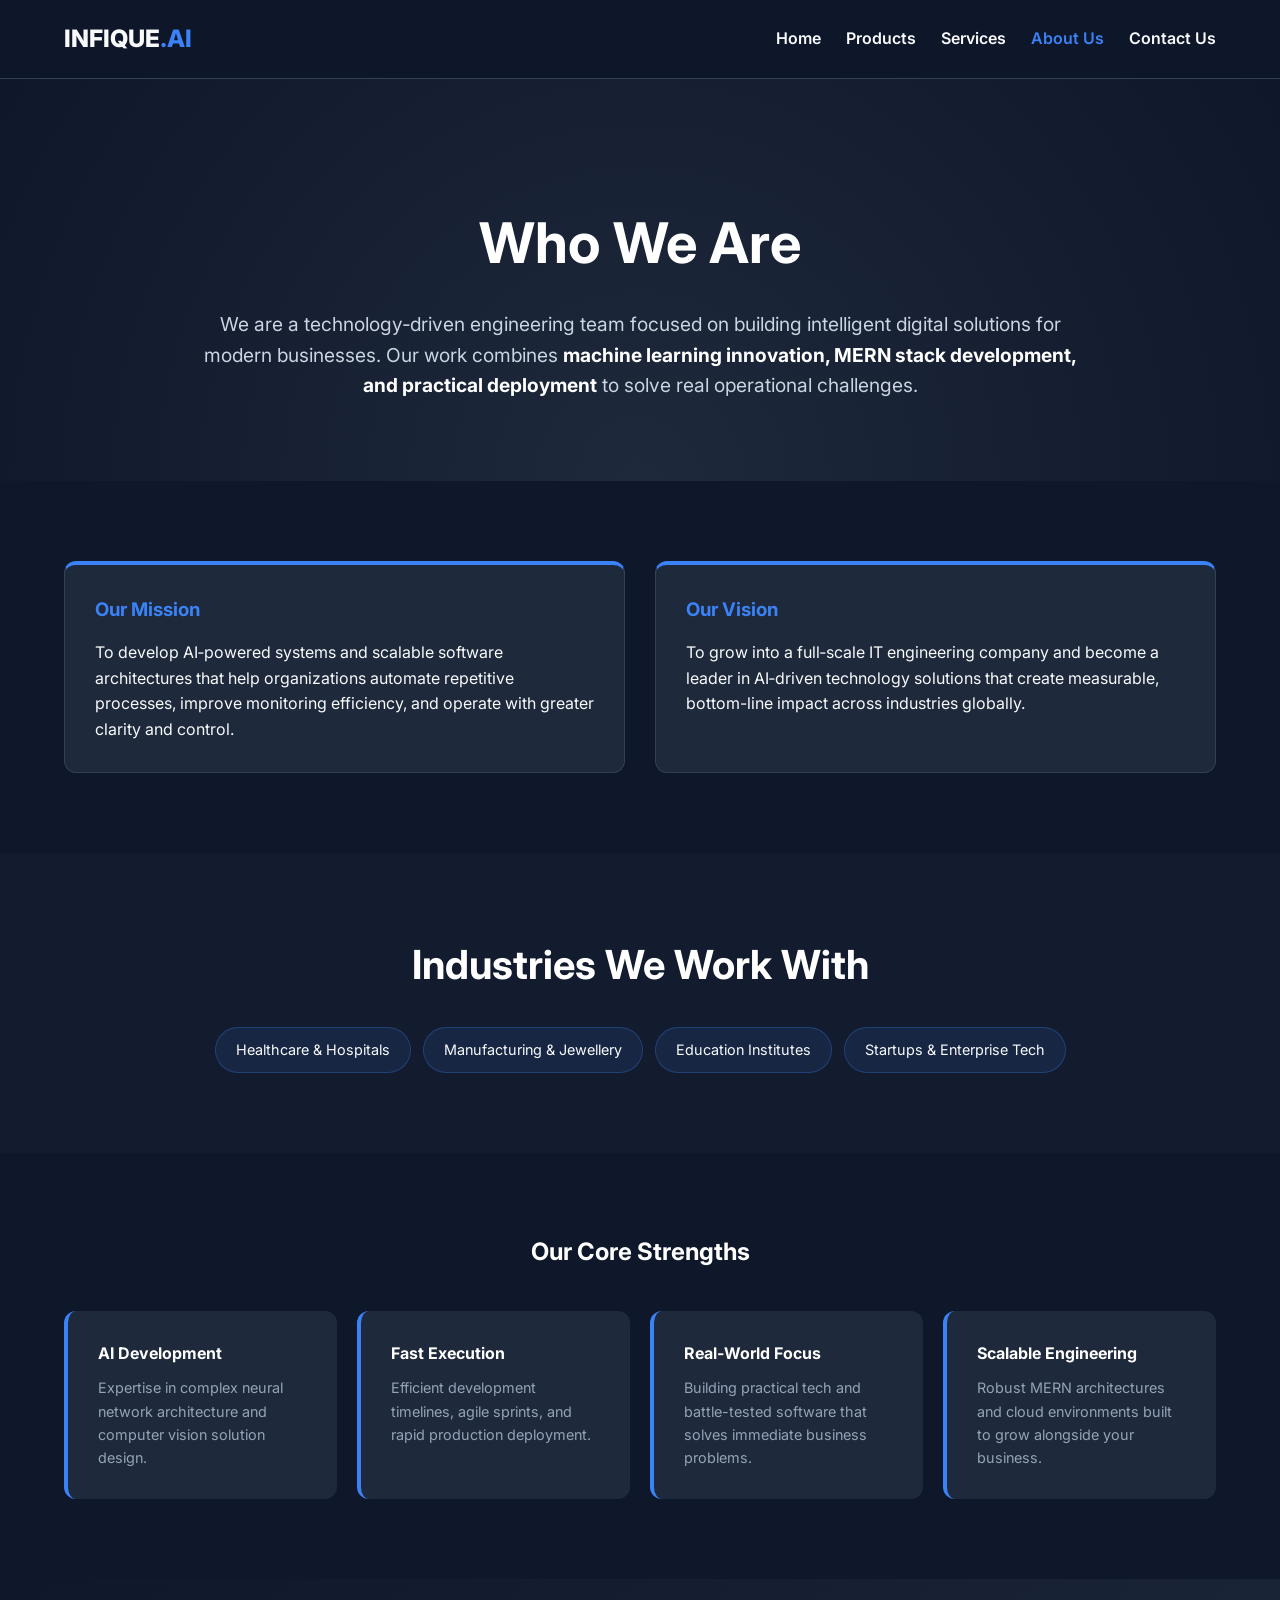
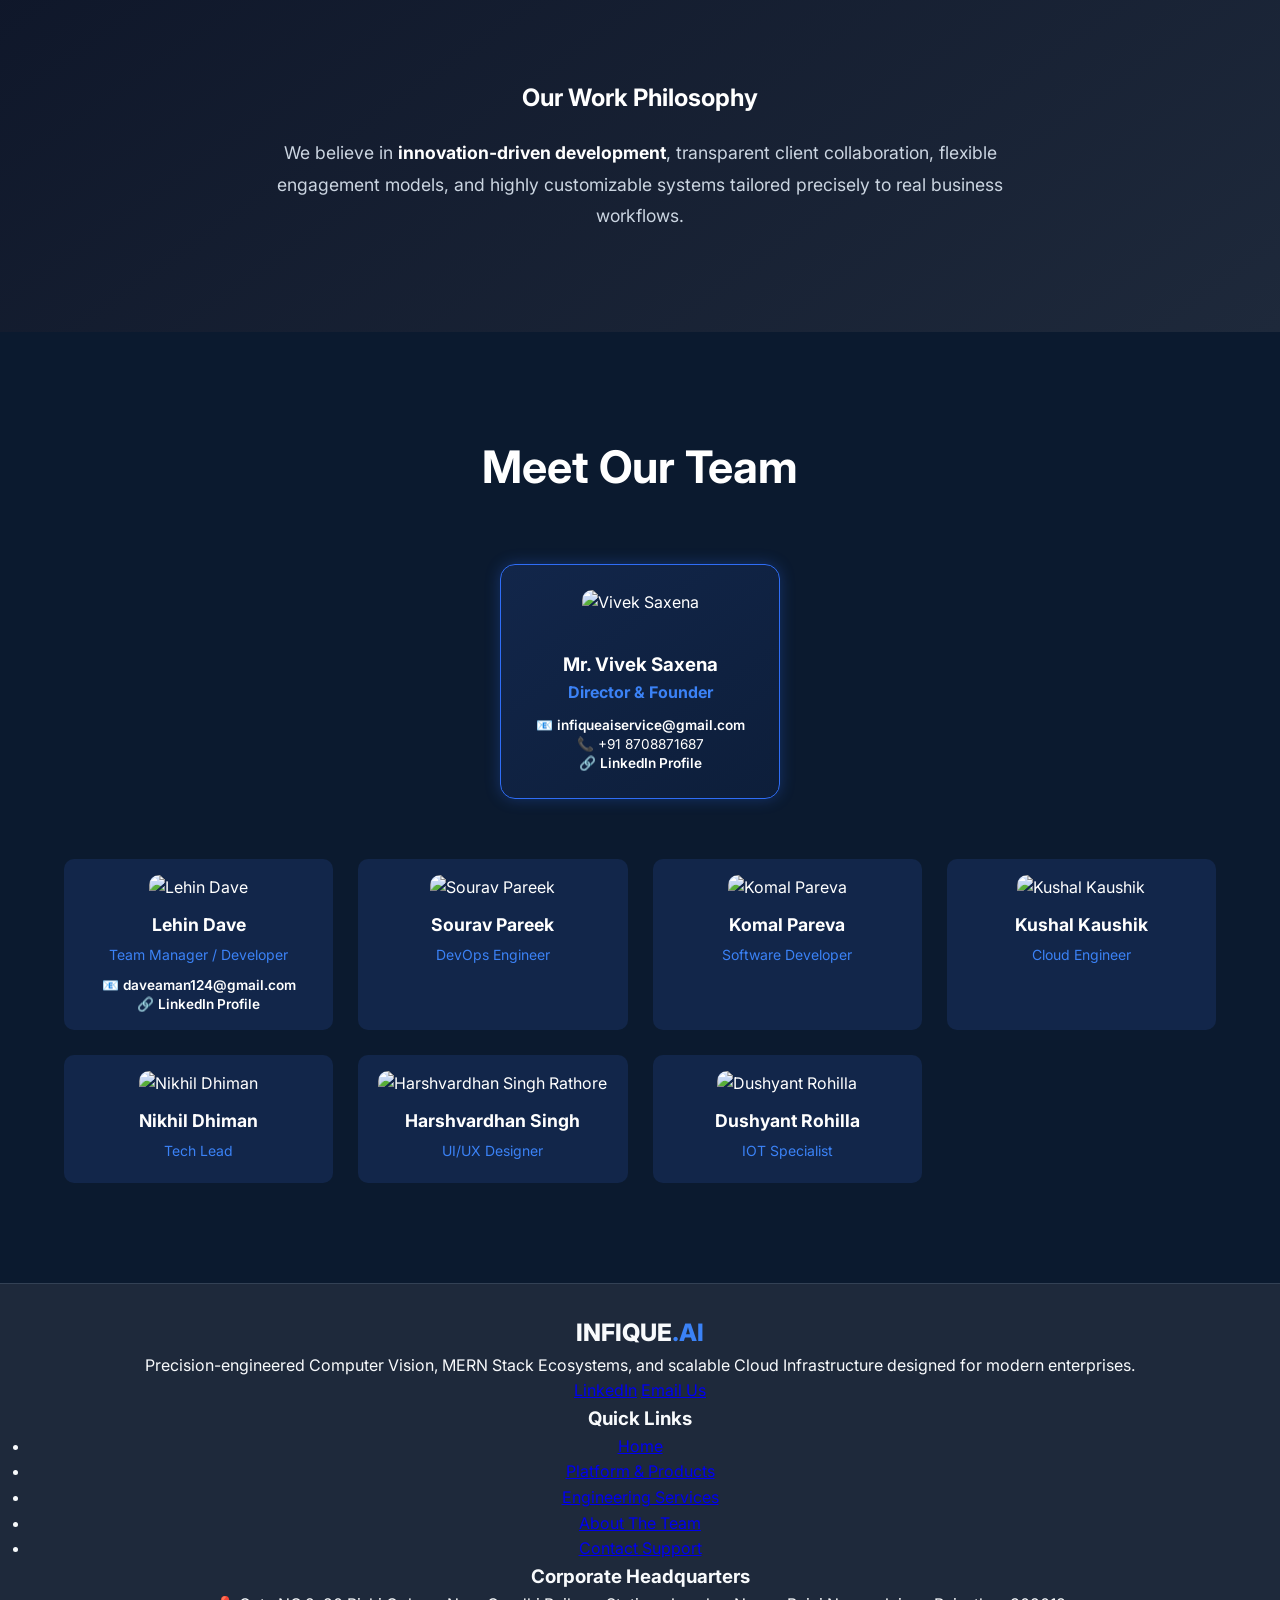
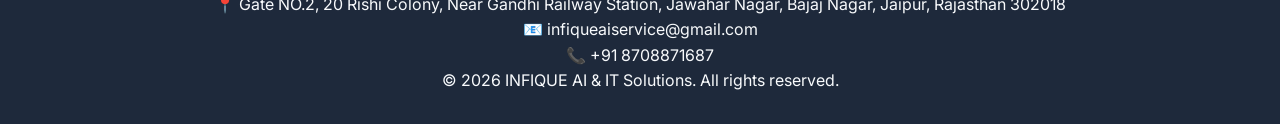
==== about.html @ 80ce9a05 "Add files via upload" ====
<!DOCTYPE html>
<html lang="en">
<head>
    <meta charset="UTF-8">
    <meta name="viewport" content="width=device-width, initial-scale=1.0">
    <title>About Us | INFIQUE AI Engineering Team</title>
    <meta name="description" content="Meet the technology-driven engineering team at INFIQUE AI. We specialize in AI innovation, fast execution, and practical software solutions.">
    <link rel="stylesheet" href="style.css">
    <style>
        .about-hero {
            text-align: center;
            padding: 120px 5% 80px;
            background: radial-gradient(circle at bottom, #1e293b 0%, #0f172a 100%);
        }
        .stats-grid {
            display: grid;
            grid-template-columns: repeat(auto-fit, minmax(220px, 1fr));
            gap: 20px;
            margin-top: 40px;
        }
        .stat-item {
            padding: 30px;
            background: var(--bg-card);
            border-radius: 12px;
            border-left: 4px solid var(--accent);
            transition: transform 0.3s ease;
        }
        .stat-item:hover { transform: translateY(-5px); }
        .industry-container {
            display: flex;
            flex-wrap: wrap;
            justify-content: center;
            gap: 12px;
            margin-top: 30px;
        }
        .industry-tag {
            padding: 10px 20px;
            background: rgba(59, 130, 246, 0.1);
            border: 1px solid rgba(59, 130, 246, 0.3);
            border-radius: 30px;
            font-size: 0.9rem;
            color: var(--text-main);
            transition: 0.3s;
        }
        .industry-tag:hover {
            background: var(--accent);
            border-color: var(--accent);
        }
        .team-contact-info {
            font-size: 0.85rem;
            color: var(--text-muted);
            margin-top: 10px;
            line-height: 1.4;
        }
        .social-link {
            color: white;
            text-decoration: none;
            font-weight: 600;
        }
        .social-link:hover {
            color: var(--accent);
            text-decoration: underline;
        }
    </style>
</head>
<body>
    <header>
        <nav>
            <a href="index.html" class="logo">INFIQUE<span>.AI</span></a>
            <ul class="nav-links">
                <li><a href="index.html">Home</a></li>
                <li><a href="products.html">Products</a></li>
                <li><a href="services.html">Services</a></li>
                <li><a href="about.html" class="active">About Us</a></li>
                <li><a href="contact.html">Contact Us</a></li>
            </ul>
        </nav>
    </header>

    <main>
        <section class="about-hero">
            <h1 style="font-size: 3.5rem; margin-bottom: 20px; color: white;">Who We Are</h1>
            <p style="font-size: 1.2rem; max-width: 900px; margin: 0 auto; color: #cbd5e1;">We are a technology‑driven engineering team focused on building intelligent digital solutions for modern businesses. Our work combines <span style="color: white; font-weight: bold;">machine learning innovation, MERN stack development, and practical deployment</span> to solve real operational challenges.</p>
        </section>

        <section style="padding: 80px 5%;">
            <div class="grid" style="max-width: 1200px; margin: 0 auto;">
                <div class="card" style="border-top: 4px solid var(--accent);">
                    <h3 style="color: var(--accent); margin-bottom: 15px;">Our Mission</h3>
                    <p>To develop AI‑powered systems and scalable software architectures that help organizations automate repetitive processes, improve monitoring efficiency, and operate with greater clarity and control.</p>
                </div>
                <div class="card" style="border-top: 4px solid var(--accent);">
                    <h3 style="color: var(--accent); margin-bottom: 15px;">Our Vision</h3>
                    <p>To grow into a full‑scale IT engineering company and become a leader in AI‑driven technology solutions that create measurable, bottom-line impact across industries globally.</p>
                </div>
            </div>
        </section>

        <section style="padding: 80px 5%; background: #131c2e; text-align: center;">
            <h2 style="font-size: 2.5rem; color: white;">Industries We Work With</h2>
            <div class="industry-container">
                <span class="industry-tag">Healthcare & Hospitals</span>
                <span class="industry-tag">Manufacturing & Jewellery</span>
                <span class="industry-tag">Education Institutes</span>
                <span class="industry-tag">Startups & Enterprise Tech</span>
            </div>
        </section>

        <section style="padding: 80px 5%;">
            <h2 style="text-align: center; margin-bottom: 40px; color: white;">Our Core Strengths</h2>
            <div class="stats-grid" style="max-width: 1200px; margin: 0 auto;">
                <div class="stat-item">
                    <h4 style="color: white;">AI Development</h4>
                    <p style="font-size: 0.9rem; color: var(--text-muted); margin-top: 10px;">Expertise in complex neural network architecture and computer vision solution design.</p>
                </div>
                <div class="stat-item">
                    <h4 style="color: white;">Fast Execution</h4>
                    <p style="font-size: 0.9rem; color: var(--text-muted); margin-top: 10px;">Efficient development timelines, agile sprints, and rapid production deployment.</p>
                </div>
                <div class="stat-item">
                    <h4 style="color: white;">Real-World Focus</h4>
                    <p style="font-size: 0.9rem; color: var(--text-muted); margin-top: 10px;">Building practical tech and battle-tested software that solves immediate business problems.</p>
                </div>
                <div class="stat-item">
                    <h4 style="color: white;">Scalable Engineering</h4>
                    <p style="font-size: 0.9rem; color: var(--text-muted); margin-top: 10px;">Robust MERN architectures and cloud environments built to grow alongside your business.</p>
                </div>
            </div>
        </section>

        <section style="padding: 100px 5%; text-align: center; background: linear-gradient(145deg, #0f172a, #1e293b);">
            <div style="max-width: 800px; margin: 0 auto;">
                <h2 style="margin-bottom: 20px; color: white;">Our Work Philosophy</h2>
                <p style="font-size: 1.1rem; line-height: 1.8; color: #cbd5e1;">We believe in <span style="color: white; font-weight: bold;">innovation‑driven development</span>, transparent client collaboration, flexible engagement models, and highly customizable systems tailored precisely to real business workflows.</p>
            </div>
        </section>

        <section class="team-section" style="padding: 100px 5%;">
            <h2 style="text-align: center; font-size: 2.8rem; margin-bottom: 60px; color: white;">Meet Our Team</h2>
        
            <div class="director-card">
                <img src="images/member1.jpeg" alt="Vivek Saxena">
                <h3 style="margin-top: 20px; color: white;">Mr. Vivek Saxena</h3>
                <p class="post" style="color: var(--accent); font-weight: bold;">Director & Founder</p>
                <div class="team-contact-info">
                    <p style="color: white;">📧 <a href="mailto:viveksaxenada@gmail.com" class="social-link">infiqueaiservice@gmail.com</a></p>
                    <p style="color: white;">📞 +91 8708871687</p>
                    <p style="color: white;">🔗 <a href="https://www.linkedin.com/in/vivek-saxena-ds?utm_source=share&utm_campaign=share_via&utm_content=profile&utm_medium=android_app" target="_blank" class="social-link">LinkedIn Profile</a></p>
                </div>
            </div>
        
            <div class="team-grid" style="margin-top: 60px;">
                <div class="team-card">
                    <img src="images/member2.jpeg" alt="Lehin Dave">
                    <h3 style="color: white;">Lehin Dave</h3>
                    <p class="post" style="color: var(--accent);">Team Manager / Developer</p>
                    <div class="team-contact-info">
                        <p style="color: white;">📧 <a href="mailto:daveaman124@gmail.com" class="social-link">daveaman124@gmail.com</a></p>
                        <p style="color: white;">🔗 <a href="https://www.linkedin.com/in/lehin-dave-39b4ab298?utm_source=share&utm_campaign=share_via&utm_content=profile&utm_medium=android_app" target="_blank" class="social-link">LinkedIn Profile</a></p>
                    </div>
                </div>
        
                <div class="team-card">
                    <img src="images/member3.jpeg" alt="Sourav Pareek">
                    <h3 style="color: white;">Sourav Pareek</h3>
                    <p class="post" style="color: var(--accent);">DevOps Engineer</p>
                </div>
        
                <div class="team-card">
                    <img src="images/member4.jpeg" alt="Komal Pareva">
                    <h3 style="color: white;">Komal Pareva</h3>
                    <p class="post" style="color: var(--accent);">Software Developer</p>
                </div>
        
                <div class="team-card">
                    <img src="images/member5.png" alt="Kushal Kaushik">
                    <h3 style="color: white;">Kushal Kaushik</h3>
                    <p class="post" style="color: var(--accent);">Cloud Engineer</p>
                </div>
        
                <div class="team-card">
                    <img src="images/member6.jpeg" alt="Nikhil Dhiman">
                    <h3 style="color: white;">Nikhil Dhiman</h3>
                    <p class="post" style="color: var(--accent);">Tech Lead</p>
                </div>
        
                <div class="team-card">
                    <img src="images/member7.jpeg" alt="Harshvardhan Singh Rathore">
                    <h3 style="color: white;">Harshvardhan Singh</h3>
                    <p class="post" style="color: var(--accent);">UI/UX Designer</p>
                </div>
                <div class="team-card">
                    <img src="images/member8.jpeg" alt="Dushyant Rohilla">
                    <h3 style="color: white;">Dushyant Rohilla</h3>
                    <p class="post" style="color: var(--accent);">IOT Specialist</p>
                </div>
            </div>
        </section>
    </main>

    <footer class="site-footer">
    <div class="footer-container">
        <div class="footer-about">
            <a href="index.html" class="logo">INFIQUE<span>.AI</span></a>
            <p>Precision-engineered Computer Vision, MERN Stack Ecosystems, and scalable Cloud Infrastructure designed for modern enterprises.</p>
            <div class="footer-socials">
                <a href="https://www.linkedin.com/in/vivek-saxena-ds" target="_blank">LinkedIn</a>
                <a href="mailto:infiqueaiservice@gmail.com">Email Us</a>
            </div>
        </div>

        <div class="footer-links">
            <h3>Quick Links</h3>
            <ul>
                <li><a href="index.html">Home</a></li>
                <li><a href="products.html">Platform & Products</a></li>
                <li><a href="services.html">Engineering Services</a></li>
                <li><a href="about.html">About The Team</a></li>
                <li><a href="contact.html">Contact Support</a></li>
            </ul>
        </div>

        <div class="footer-contact">
            <h3>Corporate Headquarters</h3>
            <p><span>📍</span> Gate NO.2, 20 Rishi Colony, Near Gandhi Railway Station, Jawahar Nagar, Bajaj Nagar, Jaipur, Rajasthan 302018</p>
            <p><span>📧</span> infiqueaiservice@gmail.com</p>
            <p><span>📞</span> +91 8708871687</p>
        </div>
    </div>

    <div class="footer-bottom">
        <p>&copy; 2026 INFIQUE AI & IT Solutions. All rights reserved.</p>
    </div>
</footer>
</body>
</html>
---- style.css ----
/* --- 1. GLOBAL SETTINGS --- */
@import url('https://fonts.googleapis.com/css2?family=Inter:wght@300;400;600;800&display=swap');

:root {
    --bg-dark: #0f172a;      
    --bg-card: #1e293b;      
    --accent: #3b82f6;       
    --accent-hover: #2563eb;
    --text-main: #f8fafc;
    --text-muted: #94a3b8;
}

* { margin: 0; padding: 0; box-sizing: border-box; }

body {
    font-family: 'Inter', sans-serif;
    background-color: var(--bg-dark);
    color: var(--text-main);
    line-height: 1.6;
    display: flex;
    flex-direction: column;
    min-height: 100vh;
}

header {
    background-color: rgba(15, 23, 42, 0.95);
    border-bottom: 1px solid #334155;
    padding: 20px 5%;
    position: sticky;
    top: 0;
    z-index: 100;
}
nav { display: flex; justify-content: space-between; align-items: center; max-width: 1200px; margin: 0 auto; }
.logo { font-size: 1.5rem; font-weight: 800; color: var(--text-main); text-decoration: none; }
.logo span { color: var(--accent); }
.nav-links { list-style: none; display: flex; gap: 25px; }
.nav-links a { color: var(--text-main); text-decoration: none; font-weight: 600; transition: 0.3s; }
.nav-links a:hover, .nav-links a.active { color: var(--accent); }

/* --- 2. HOME PAGE ONLY (Engineering Cards) --- */
.home-engineering-grid {
    display: grid;
    grid-template-columns: repeat(auto-fit, minmax(300px, 1fr));
    gap: 30px;
    max-width: 1200px;
    margin: 0 auto;
}

.home-image-card {
    position: relative;
    border-radius: 12px;
    overflow: hidden; 
    aspect-ratio: 4/3; 
    border: 1px solid #334155;
    background-color: var(--bg-card);
}

.home-image-card img {
    width: 100%;
    height: 100%;
    object-fit: cover; 
    display: block;
    transition: transform 0.8s cubic-bezier(0.2, 1, 0.3, 1);
}

.home-image-card:hover img { transform: scale(1.05); }

.home-card-overlay {
    position: absolute;
    inset: 0;
    background: linear-gradient(to top, rgba(15, 23, 42, 0.9) 0%, rgba(15, 23, 42, 0.2) 60%, transparent 100%);
    display: flex;
    flex-direction: column;
    justify-content: flex-end;
    padding: 20px;
}

.home-card-overlay h3 { color: #ffffff !important; margin-bottom: 5px; font-size: 1.3rem; }
.home-card-overlay p {
    color: #ffffff !important;
    font-size: 0.9rem;
    margin: 0;
    opacity: 0;
    transform: translateY(10px);
    transition: opacity 0.4s, transform 0.4s;
}

.home-image-card:hover .home-card-overlay p { opacity: 1; transform: translateY(0); }

/* --- 3. RESTORED ORIGINAL ABOUT/CONTACT STYLES --- */
.team-section { padding: 60px 40px; background: #0b1a2f; color: white; text-align: center; }
.team-grid { display: grid; grid-template-columns: repeat(auto-fit, minmax(220px, 1fr)); gap: 25px; }

.team-card {
    background: #12264a;
    padding: 15px;
    border-radius: 10px;
    transition: 0.3s;
    border: 1px solid transparent;
    text-align: center;
}

.team-card:hover {
    transform: translateY(-8px); 
    border-color: #2f6df6;
    box-shadow: 0 0 12px rgba(47,109,246,0.4);
}

.team-card img { width: 100%; height: 250px; object-fit: cover; border-radius: 10px; margin-bottom: 10px; }
.team-card h3 { font-size: 1.1rem; margin-bottom: 5px; }
.team-card .post { color: #4da3ff; font-size: 14px; margin-bottom: 5px; }

.director-card {
    background: linear-gradient(145deg, #12264a, #0d1e3a);
    border: 1px solid #2f6df6;
    padding: 25px;
    border-radius: 15px;
    width: 280px;
    margin: 0 auto 50px;
    box-shadow: 0 0 15px rgba(47,109,246,0.3);
}
.director-card img { width: 100%; border-radius: 10px; margin-bottom: 15px; }

/* Contact Forms & Generic Cards */
.card { background-color: var(--bg-card); padding: 30px; border-radius: 12px; border: 1px solid #334155; }
.grid { display: grid; grid-template-columns: repeat(auto-fit, minmax(300px, 1fr)); gap: 30px; margin-top: 40px; }

form input, form textarea {
    width: 100%; padding: 12px; margin-bottom: 20px;
    background-color: #1e293b; border: 1px solid #334155;
    border-radius: 6px; color: white;
}

/* Common Components */
.industry-tag { padding: 10px 25px; border: 1px solid #334155; border-radius: 5px; color: var(--text-muted); }
.btn { display: inline-block; padding: 12px 28px; background-color: var(--accent); color: white; text-decoration: none; border-radius: 6px; font-weight: 600; transition: 0.3s; border: none; cursor: pointer; }
footer { text-align: center; padding: 30px; background-color: var(--bg-card); border-top: 1px solid #334155; margin-top: auto; }

/* --- PRODUCT PAGE SPECIFIC STYLES --- */
.product-feature-grid {
    display: grid;
    grid-template-columns: repeat(auto-fit, minmax(320px, 1fr));
    gap: 30px;
    max-width: 1200px;
    margin: 0 auto;
}

.product-feature-card {
    position: relative;
    height: 350px;
    border-radius: 12px;
    overflow: hidden;
    background-color: var(--bg-card);
    border: 1px solid #334155;
    cursor: pointer;
}

.product-feature-card img {
    width: 100%;
    height: 100%;
    object-fit: cover;
    transition: transform 0.6s cubic-bezier(0.33, 1, 0.68, 1);
}

.product-feature-card:hover img {
    transform: scale(1.1);
}

.product-feature-overlay {
    position: absolute;
    inset: 0;
    background: linear-gradient(to top, rgba(15, 23, 42, 0.95) 10%, rgba(15, 23, 42, 0.2) 60%, transparent 100%);
    display: flex;
    flex-direction: column;
    justify-content: flex-end;
    padding: 25px;
    z-index: 2;
}

.product-feature-overlay h3 {
    color: #ffffff !important;
    font-size: 1.4rem;
    margin-bottom: 8px;
    font-weight: 600;
}

.product-feature-overlay p {
    color: #cbd5e1 !important;
    font-size: 0.95rem;
    margin: 0;
    opacity: 0;
    transform: translateY(20px);
    transition: all 0.4s ease;
}

.product-feature-card:hover .product-feature-overlay p {
    opacity: 1;
    transform: translateY(0);
}

/* --- SERVICES PAGE SPECIFIC STYLES --- */
.service-feature-grid {
    display: grid;
    grid-template-columns: repeat(auto-fit, minmax(320px, 1fr));
    gap: 30px;
    max-width: 1200px;
    margin: 0 auto;
}

.service-feature-card {
    position: relative;
    height: 300px; 
    border-radius: 15px;
    overflow: hidden;
    background-color: var(--bg-card);
    border: 1px solid #334155;
}

.service-feature-card img {
    width: 100%;
    height: 100%;
    /* FIX: Changed cover to contain to prevent zooming/cropping */
    object-fit: contain; 
    /* Padding prevents the image from touching the edges */
    padding: 20px;
    background-color: #0f172a; 
    transition: transform 0.8s cubic-bezier(0.2, 1, 0.3, 1);
}

.service-feature-card:hover img {
    /* Subtle zoom on hover */
    transform: scale(1.05);
}

.service-feature-overlay {
    position: absolute;
    inset: 0;
    /* Adjusted gradient to ensure icons are fully visible */
    background: linear-gradient(to top, rgba(15, 23, 42, 0.98) 15%, rgba(15, 23, 42, 0.2) 60%, transparent 100%);
    display: flex;
    flex-direction: column;
    justify-content: flex-end;
    padding: 30px;
    z-index: 2;
}

.service-feature-overlay h3 {
    color: #ffffff !important;
    font-size: 1.5rem;
    margin-bottom: 15px;
}

.service-hover-content {
    opacity: 0;
    transform: translateY(20px);
    transition: all 0.5s ease;
}

.service-hover-content p {
    color: var(--accent) !important;
    font-weight: 600;
    font-size: 0.95rem;
    margin-bottom: 12px;
}

.service-hover-content ul {
    list-style: none;
    padding: 0;
}

.service-hover-content ul li {
    color: #cbd5e1 !important;
    font-size: 0.85rem;
    margin-bottom: 6px;
    display: flex;
    align-items: center;
}

.service-hover-content ul li::before {
    content: "→";
    color: var(--accent);
    margin-right: 8px;
    font-weight: bold;
}

.service-feature-card:hover .service-hover-content {
    opacity: 1;
    transform: translateY(0);
}
/* --- NEW ANIMATED BACKGROUND STYLES --- */

/* 1. Define the panning animation sequence */
@keyframes panBackground {
    0% {
        /* Start at the very top-left corner */
        background-position: 0% 0%;
    }
    50% {
        /* Move to the very bottom-right corner */
        background-position: 100% 100%;
    }
    100% {
        /* Smoothly slide back to the start */
        background-position: 0% 0%;
    }
}

/* 2. Style the top section to handle the animation */
.animated-hero-section {
    /* (You'll add this class to your HTML section tag) */

    position: relative; /* Required for the overlay to work */
    overflow: hidden; /* Important: keeps the 'oversized' image contained */

    /* Ensure minimum height so the section doesn't collapse */
    min-height: 80vh; 
    display: flex; /* Helps center content */
    align-items: center; /* Helps center content */
}

/* 3. Style the pseudo-element that actually holds and moves the image */
.animated-hero-section::before {
    content: "";
    position: absolute;
    top: 0;
    left: 0;
    width: 100%;
    height: 100%;
    z-index: -2; /* Place it furthest back */

    /* --- THE CORE IMAGE SETTINGS --- */
    background-image: url('images/back.jpg'); /* <<< UPDATE IMAGE PATH HERE */
    
    /* Make the image large enough to have 'room' to pan without looping */
    background-size: 150%; 
    background-repeat: no-repeat;
    
    /* Center it initially */
    background-position: center;

    /* --- THE ANIMATION LOOP --- */
    /* Calls 'panBackground' definition from above.
       '40s' = 40 seconds per loop. Slower = subtler.
       'linear' = constant speed.
       'infinite' = never stops. */
    animation: panBackground 40s linear infinite;

    /* (Optional) A very soft background color to prevent jarring pop-in */
    background-color: #0c121e; 
}

/* 4. Style the gradient overlay to ensure content is always readable */
.animated-hero-section::after {
    content: "";
    position: absolute;
    inset: 0;
    z-index: -1; /* Place it between the image and the text */

    /* Add a subtle dark gradient to ensure white text pops */
    background: linear-gradient(
        to bottom,
        rgba(15, 23, 42, 0.4) 0%,   /* Slightly dark at top */
        rgba(15, 23, 42, 0.8) 100% /* Much darker at bottom */
    );
}

/* 5. Ensure the text inside is forced above the background */
.animated-hero-section > * {
    position: relative;
    z-index: 10;
}
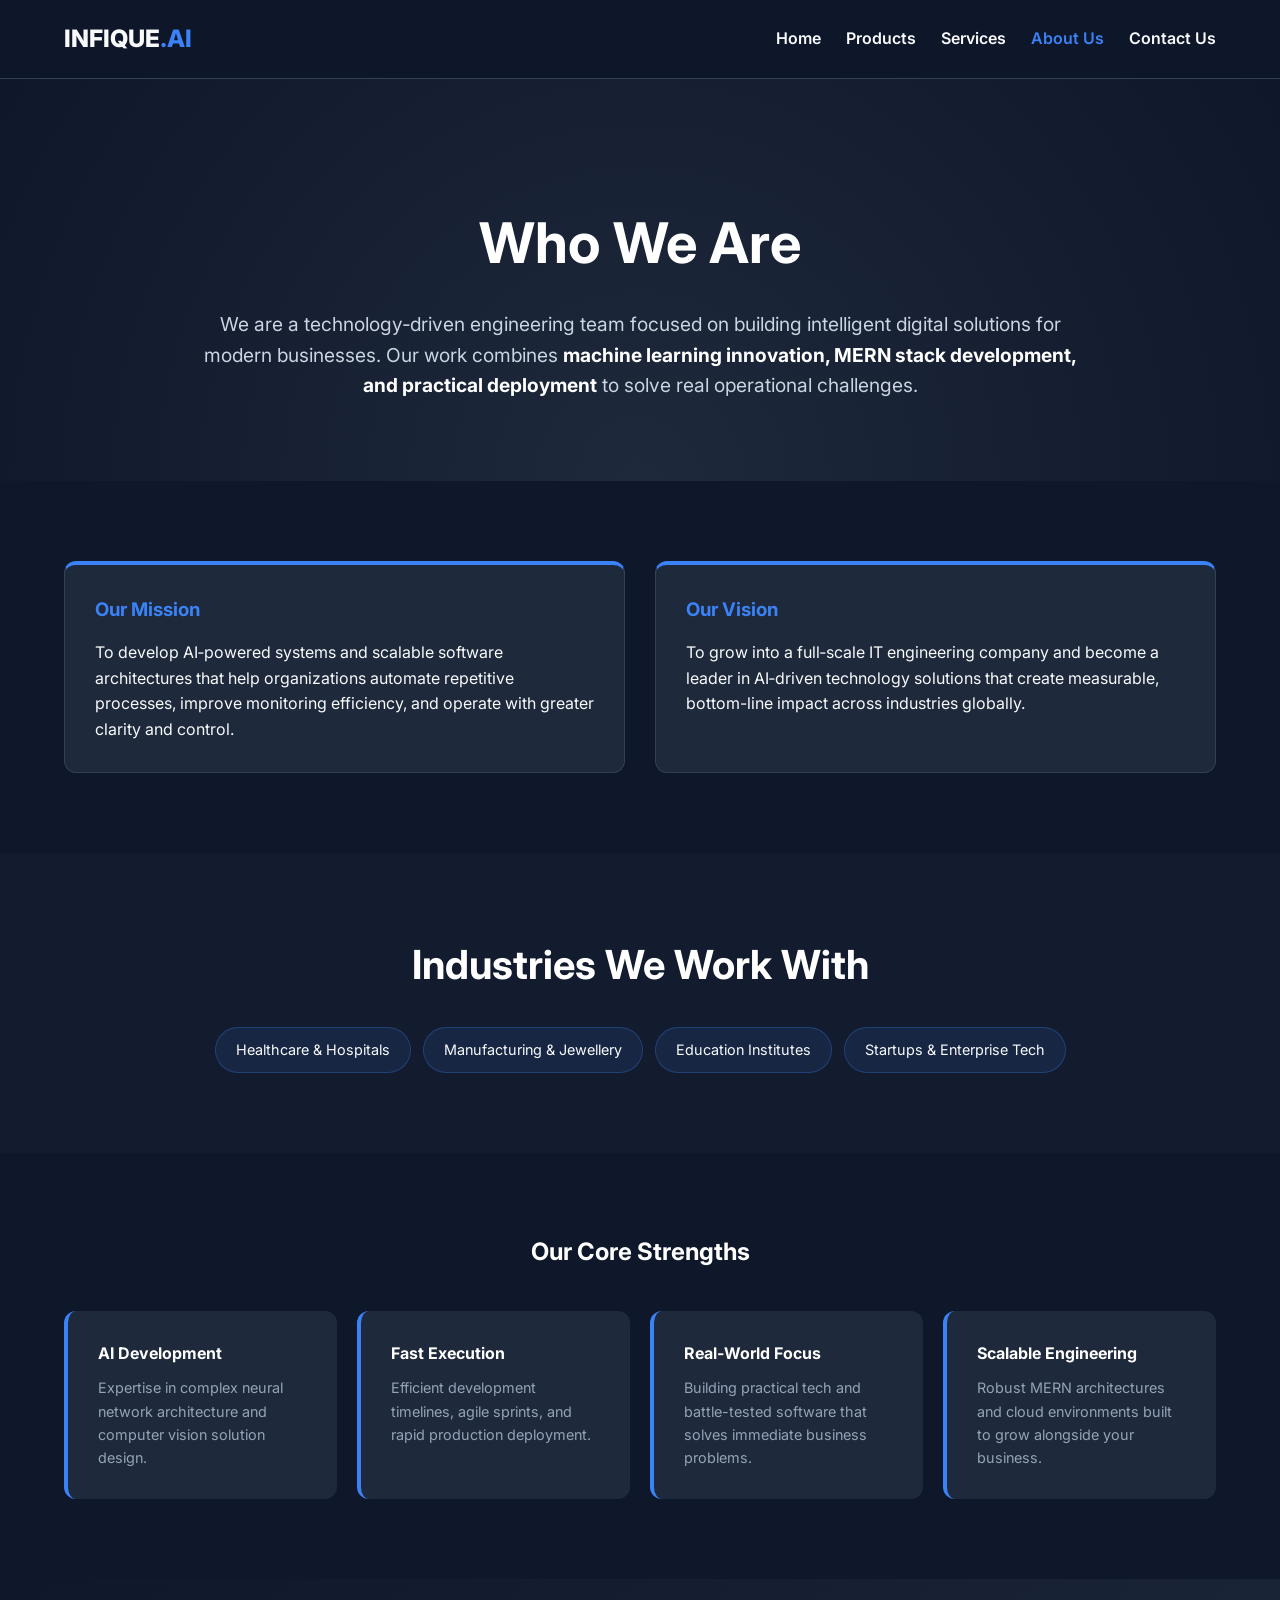
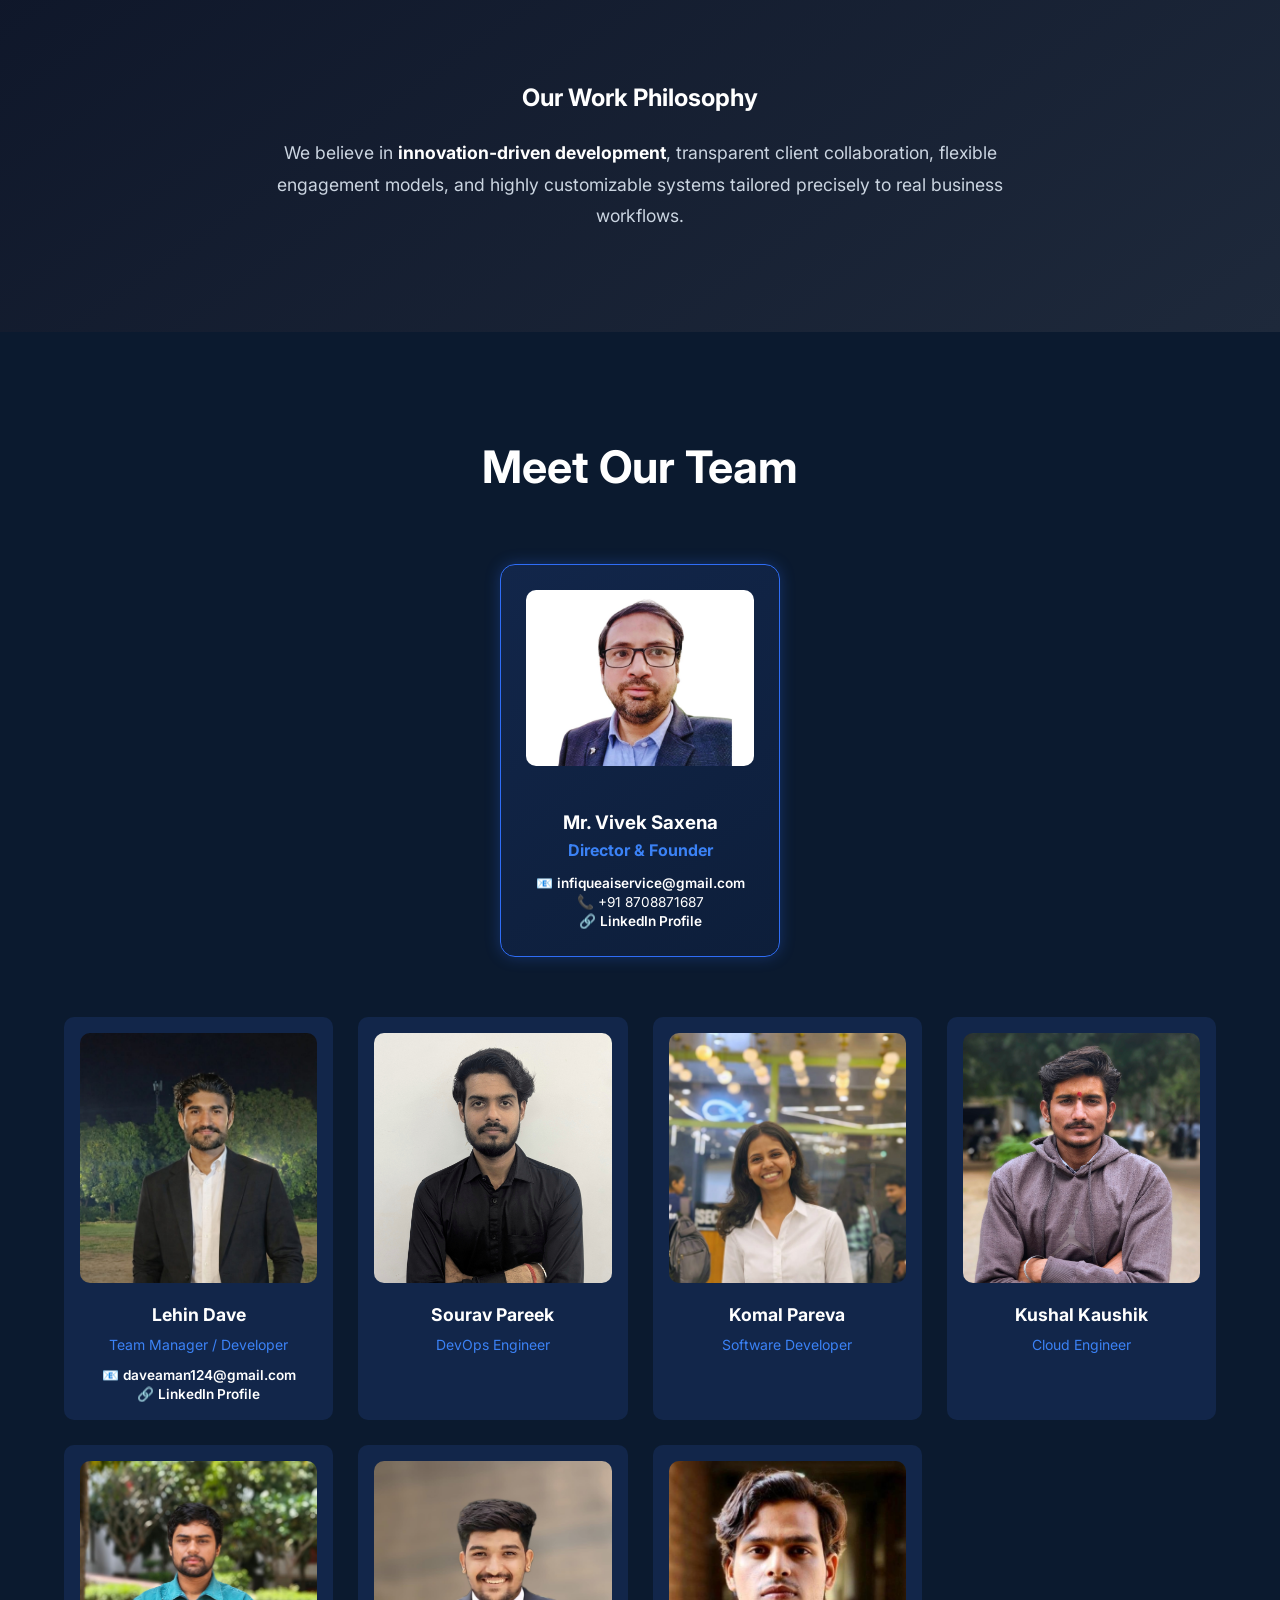
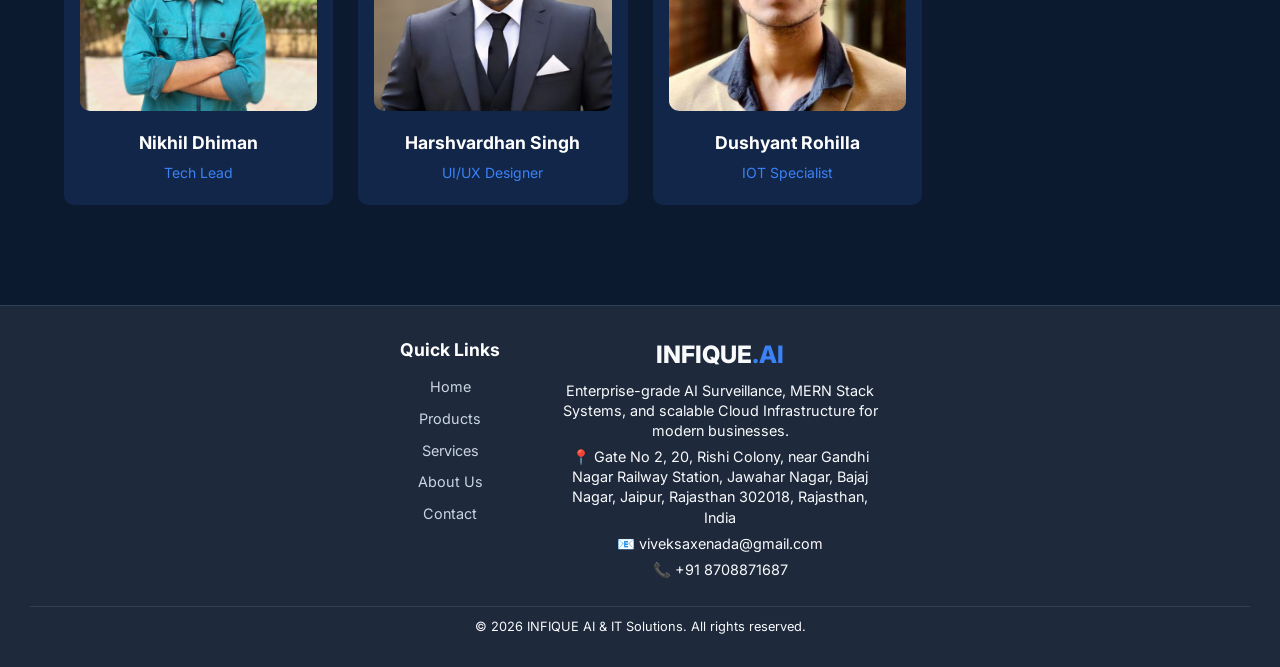
==== commit 361fccc5: "Add files via upload" ====
--- a/about.html
+++ b/about.html
@@ -198,39 +198,44 @@
         </section>
     </main>
 
-    <footer class="site-footer">
-    <div class="footer-container">
-        <div class="footer-about">
-            <a href="index.html" class="logo">INFIQUE<span>.AI</span></a>
-            <p>Precision-engineered Computer Vision, MERN Stack Ecosystems, and scalable Cloud Infrastructure designed for modern enterprises.</p>
-            <div class="footer-socials">
-                <a href="https://www.linkedin.com/in/vivek-saxena-ds" target="_blank">LinkedIn</a>
-                <a href="mailto:infiqueaiservice@gmail.com">Email Us</a>
-            </div>
-        </div>
-
-        <div class="footer-links">
-            <h3>Quick Links</h3>
-            <ul>
-                <li><a href="index.html">Home</a></li>
-                <li><a href="products.html">Platform & Products</a></li>
-                <li><a href="services.html">Engineering Services</a></li>
-                <li><a href="about.html">About The Team</a></li>
-                <li><a href="contact.html">Contact Support</a></li>
-            </ul>
-        </div>
-
-        <div class="footer-contact">
-            <h3>Corporate Headquarters</h3>
-            <p><span>📍</span> Gate NO.2, 20 Rishi Colony, Near Gandhi Railway Station, Jawahar Nagar, Bajaj Nagar, Jaipur, Rajasthan 302018</p>
-            <p><span>📧</span> infiqueaiservice@gmail.com</p>
-            <p><span>📞</span> +91 8708871687</p>
-        </div>
+    <!-- FOOTER -->
+<footer class="site-footer">
+
+  <div class="footer-container">
+
+    <!-- LEFT SIDE -->
+    <div class="footer-left">
+      <h3>Quick Links</h3>
+      <ul>
+        <li><a href="index.html">Home</a></li>
+        <li><a href="products.html">Products</a></li>
+        <li><a href="services.html">Services</a></li>
+        <li><a href="about.html">About Us</a></li>
+        <li><a href="contact.html">Contact</a></li>
+      </ul>
     </div>
 
-    <div class="footer-bottom">
-        <p>&copy; 2026 INFIQUE AI & IT Solutions. All rights reserved.</p>
+    <!-- RIGHT SIDE -->
+    <div class="footer-right">
+      <a href="index.html" class="logo">INFIQUE<span>.AI</span></a>
+
+      <p>
+        Enterprise-grade AI Surveillance, MERN Stack Systems, 
+        and scalable Cloud Infrastructure for modern businesses.
+      </p>
+
+      <p>📍 Gate No 2, 20, Rishi Colony, near Gandhi Nagar Railway Station, Jawahar Nagar, Bajaj Nagar, Jaipur, Rajasthan 302018, Rajasthan, India</p>
+      <p>📧 viveksaxenada@gmail.com</p>
+      <p>📞 +91 8708871687</p>
     </div>
+
+  </div>
+
+  <div class="footer-bottom">
+    <p>© 2026 INFIQUE AI & IT Solutions. All rights reserved.</p>
+  </div>
+
 </footer>
+
 </body>
 </html>
--- a/style.css
+++ b/style.css
@@ -368,4 +368,170 @@
 .animated-hero-section > * {
     position: relative;
     z-index: 10;
+}
+/* ================= RESPONSIVE FIX ================= */
+
+/* HERO TEXT */
+.hero-title {
+  font-size: 4rem;
+  margin-bottom: 25px;
+  text-align: center;
+  font-weight: 800;
+}
+
+.hero-subtext {
+  max-width: 900px;
+  margin: 0 auto 40px;
+  font-size: 1.3rem;
+  text-align: center;
+  color: #cbd5e1;
+}
+
+/* BUTTONS */
+.hero-buttons {
+  display: flex;
+  justify-content: center;
+  gap: 20px;
+  flex-wrap: wrap;
+}
+
+.secondary-btn {
+  background: transparent;
+  border: 1px solid var(--accent);
+}
+
+/* GLOBAL IMAGE FIX */
+img {
+  max-width: 100%;
+  height: auto;
+}
+
+/* ================= MOBILE ================= */
+@media (max-width: 768px) {
+
+  /* HERO */
+  .hero-title {
+    font-size: 2.2rem;
+  }
+
+  .hero-subtext {
+    font-size: 1rem;
+    padding: 0 10px;
+  }
+
+  /* BUTTON STACK */
+  .hero-buttons {
+    flex-direction: column;
+    align-items: center;
+  }
+
+  .btn {
+    width: 90%;
+    text-align: center;
+  }
+
+  /* NAVBAR */
+  nav {
+    flex-direction: column;
+    gap: 10px;
+  }
+
+  .nav-links {
+    flex-direction: column;
+    gap: 10px;
+    align-items: center;
+  }
+
+  /* SECTION SPACING */
+  section {
+    padding: 50px 5% !important;
+  }
+
+  /* GRID FIX */
+  .product-feature-grid {
+    grid-template-columns: 1fr !important;
+  }
+
+  /* TEXT SIZE FIX */
+  h2 {
+    font-size: 1.8rem !important;
+    text-align: center;
+  }
+
+  p {
+    font-size: 0.95rem !important;
+  }
+}
+//* ===== FINAL PROFESSIONAL FOOTER ===== */
+
+.site-footer {
+  background: #0f172a;
+  color: #cbd5e1;
+  padding: 35px 5% 15px;
+}
+
+/* CENTERED + BALANCED */
+.footer-container {
+  max-width: 800px; /* keeps both sections near center */
+  margin: auto;
+  display: flex;
+  justify-content: center;
+  align-items: flex-start;
+  gap: 60px; /* perfect spacing between left & right */
+}
+
+/* LEFT SIDE */
+.footer-left h3 {
+  margin-bottom: 10px;
+  color: white;
+  font-size: 1.1rem;
+}
+
+.footer-left ul {
+  list-style: none;
+}
+
+.footer-left ul li {
+  margin-bottom: 6px;
+}
+
+.footer-left a {
+  color: #cbd5e1;
+  text-decoration: none;
+  font-size: 0.9rem;
+  transition: 0.3s;
+}
+
+.footer-left a:hover {
+  color: #3b82f6;
+}
+
+/* RIGHT SIDE */
+.footer-right {
+  max-width: 320px;
+}
+
+.footer-right p {
+  margin: 6px 0;
+  font-size: 0.9rem;
+  line-height: 1.4;
+}
+
+/* BOTTOM */
+.footer-bottom {
+  text-align: center;
+  border-top: 1px solid #334155;
+  margin-top: 20px;
+  padding-top: 10px;
+  font-size: 0.8rem;
+}
+
+/* MOBILE */
+@media (max-width: 768px) {
+  .footer-container {
+    flex-direction: column;
+    align-items: center;
+    text-align: center;
+    gap: 20px;
+  }
 }
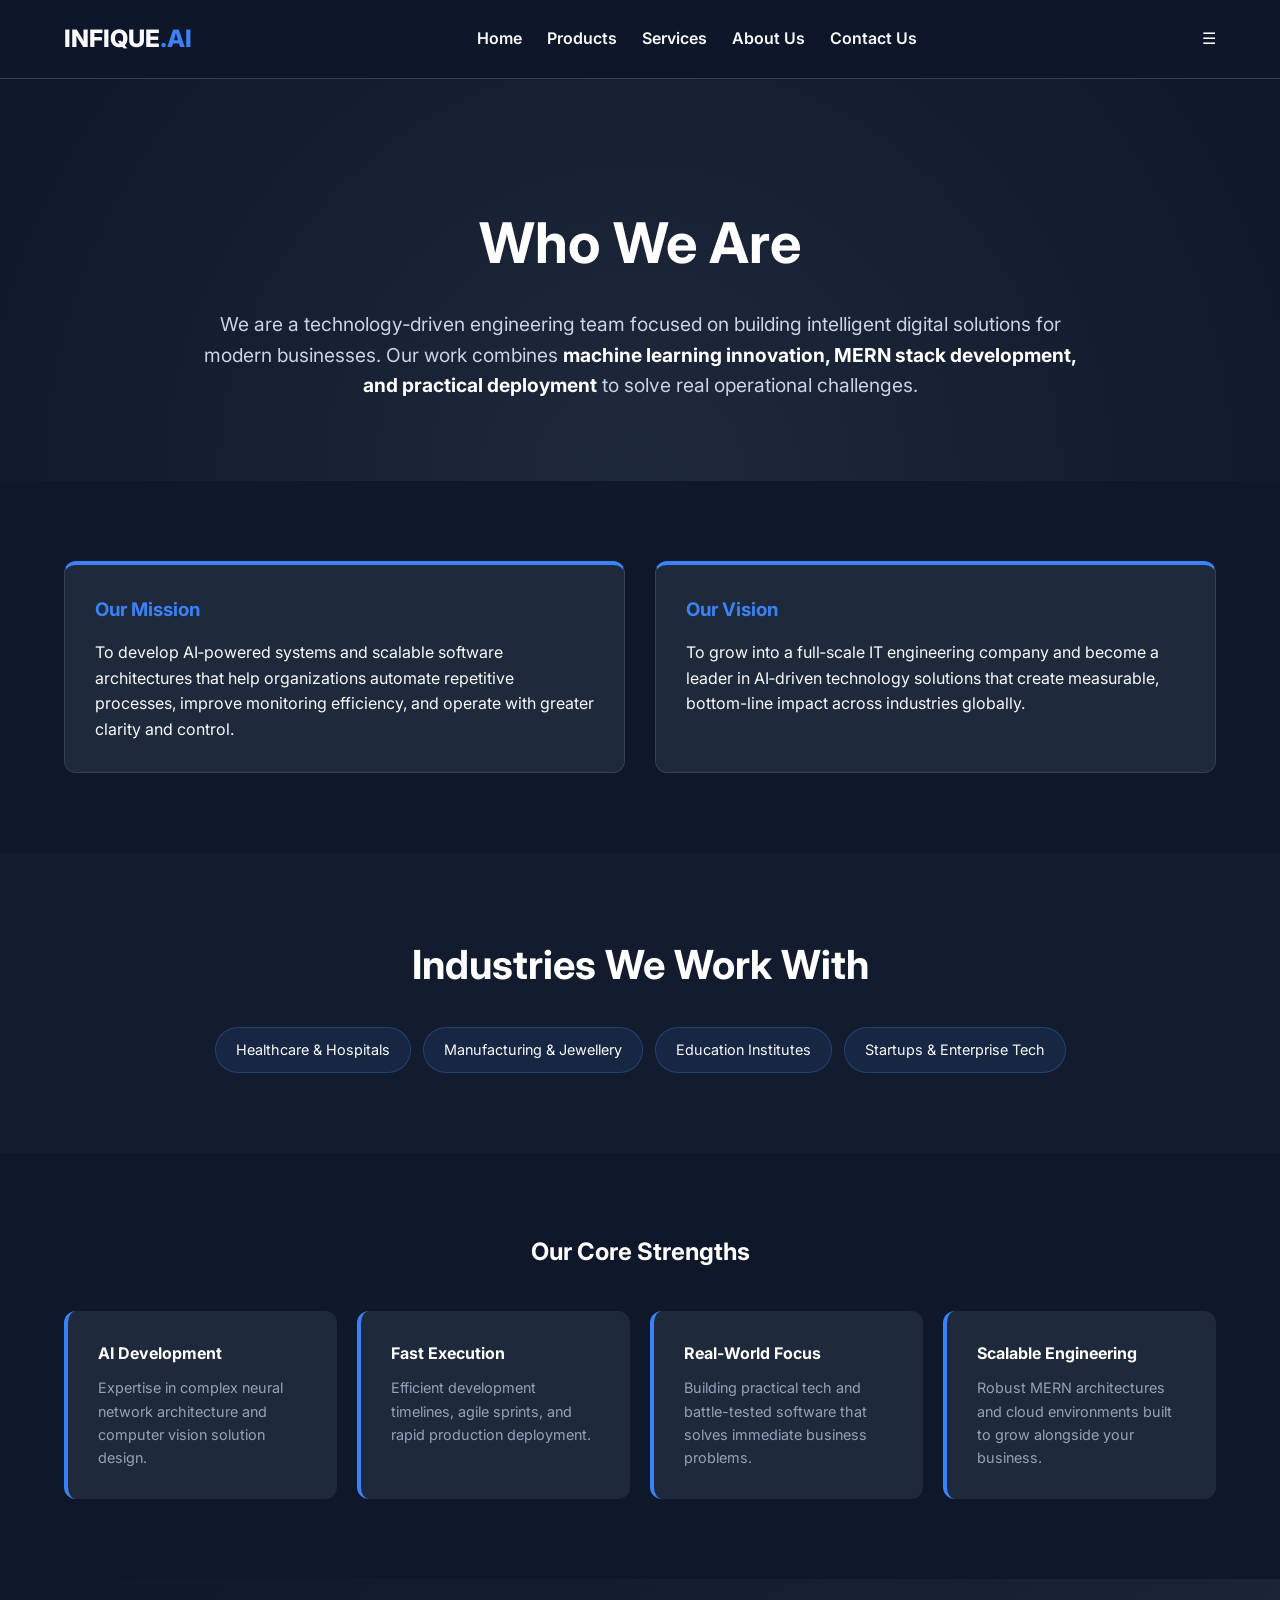
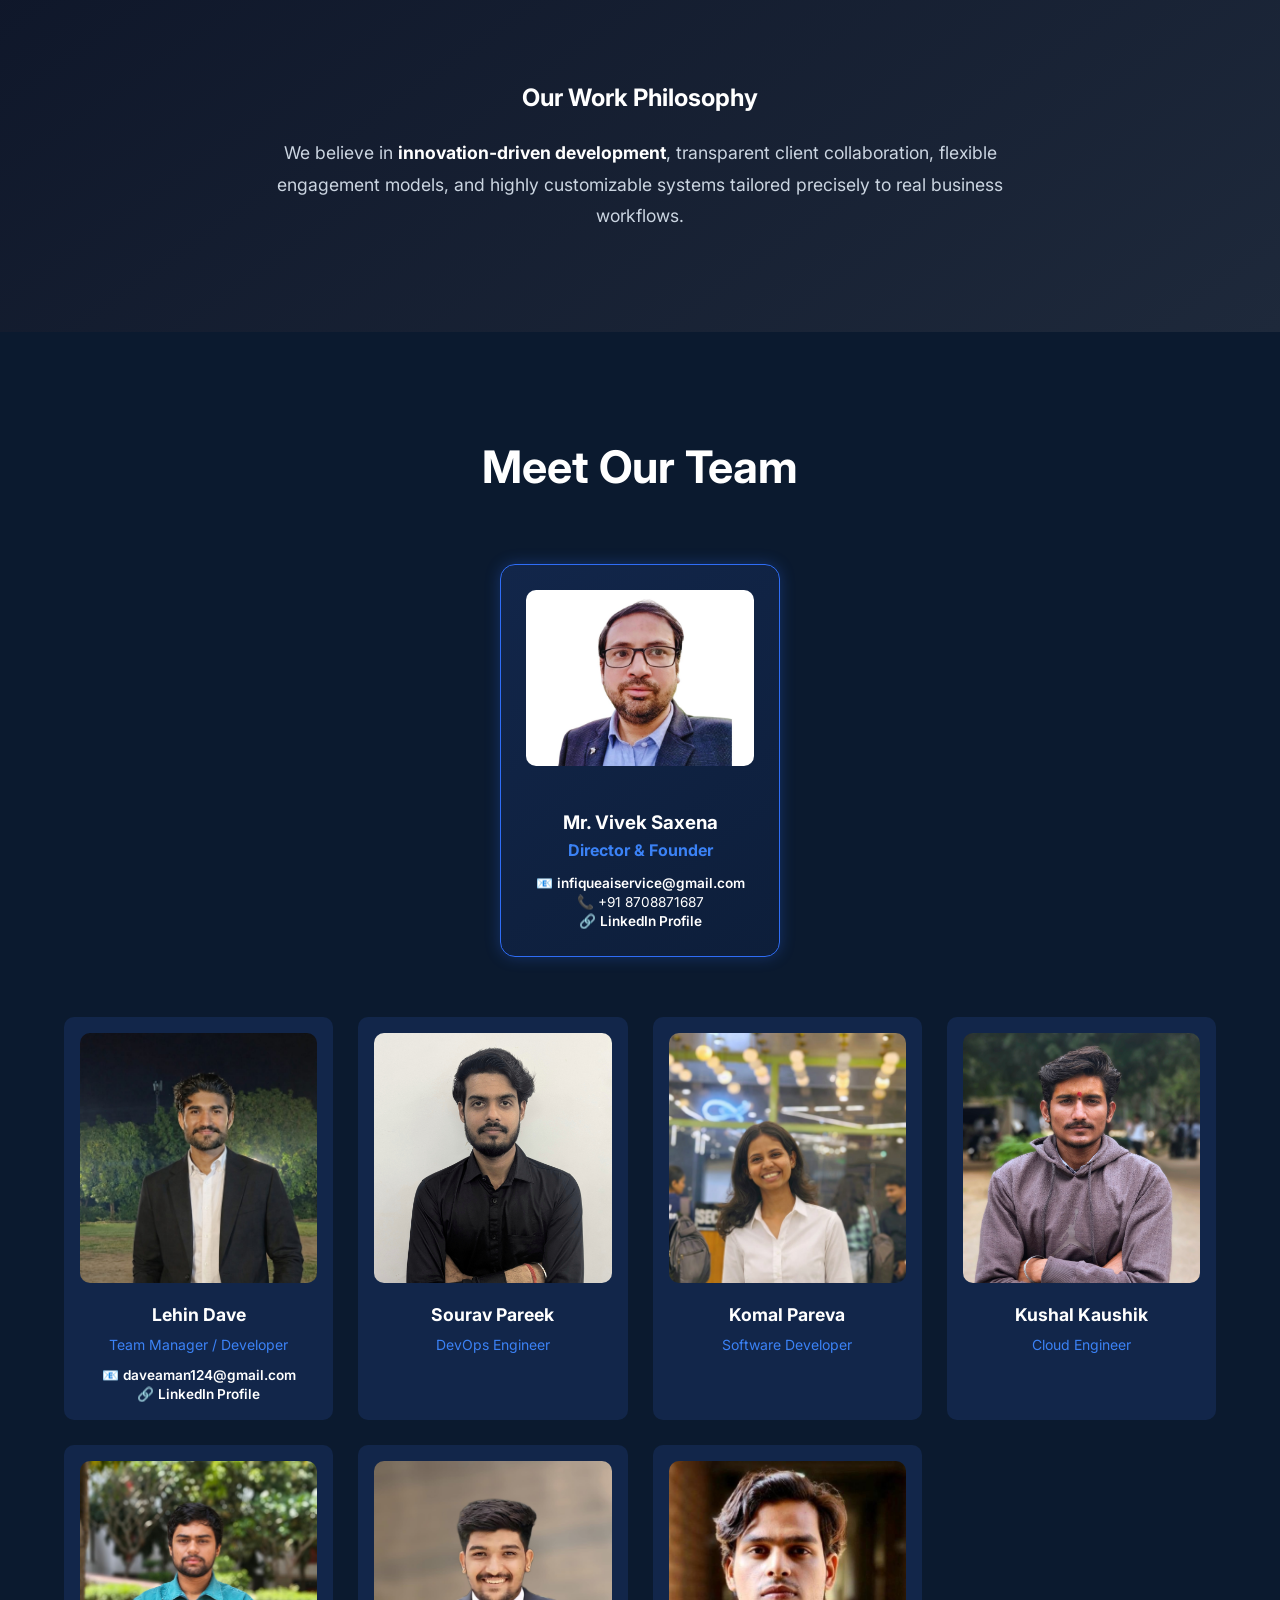
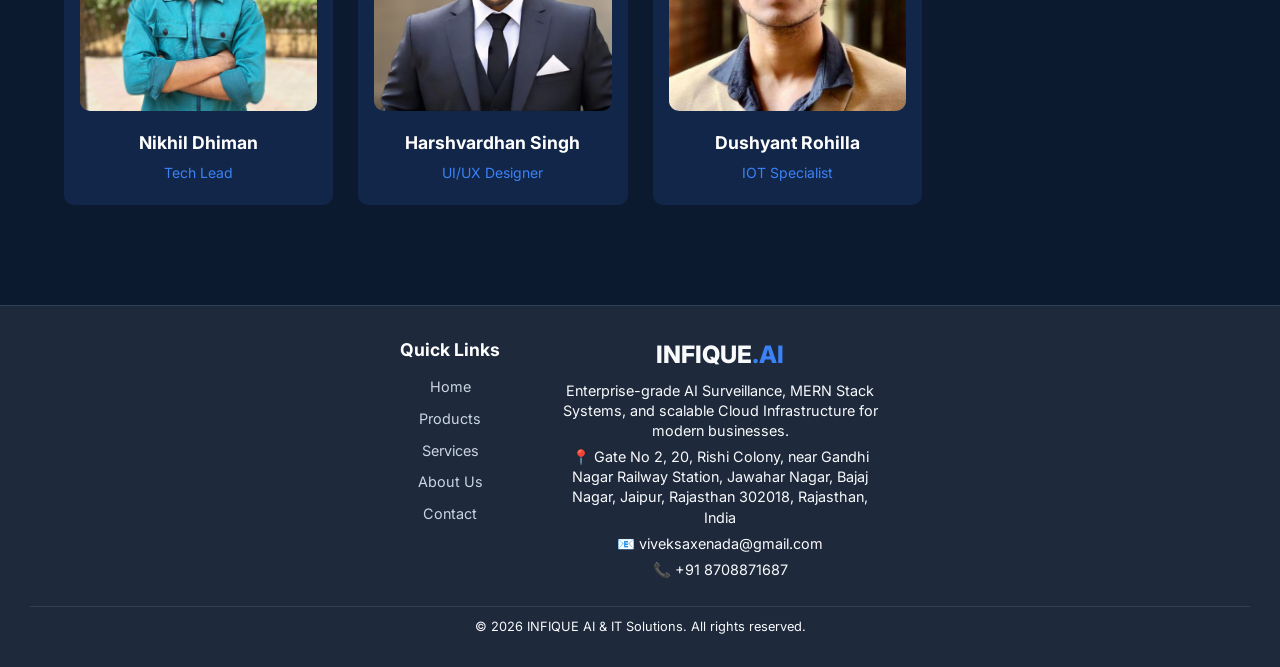
==== commit 6fdb0e5a: "Add files via upload" ====
--- a/about.html
+++ b/about.html
@@ -65,17 +65,22 @@
 </head>
 <body>
     <header>
-        <nav>
-            <a href="index.html" class="logo">INFIQUE<span>.AI</span></a>
-            <ul class="nav-links">
-                <li><a href="index.html">Home</a></li>
-                <li><a href="products.html">Products</a></li>
-                <li><a href="services.html">Services</a></li>
-                <li><a href="about.html" class="active">About Us</a></li>
-                <li><a href="contact.html">Contact Us</a></li>
-            </ul>
-        </nav>
-    </header>
+    <nav>
+        <a href="index.html" class="logo">INFIQUE<span>.AI</span></a>
+        <ul class="nav-links">
+            <li><a href="index.html">Home</a></li>
+            <li><a href="products.html">Products</a></li>
+            <li><a href="services.html">Services</a></li>
+            <li><a href="about.html">About Us</a></li>
+            <li><a href="contact.html">Contact Us</a></li>
+        </ul>
+
+        <!-- HAMBURGER -->
+        <div class="hamburger" onclick="toggleMenu()">
+            ☰
+        </div>
+    </nav>
+</header>
 
     <main>
         <section class="about-hero">
--- a/style.css
+++ b/style.css
@@ -534,4 +534,85 @@
     text-align: center;
     gap: 20px;
   }
+}
+//* ===== PROFESSIONAL MOBILE NAVBAR ===== */
+
+@media (max-width: 768px) {
+
+  nav {
+    flex-direction: row !important;
+    justify-content: space-between;
+    align-items: center;
+  }
+
+  .logo {
+    font-size: 1.2rem;
+  }
+
+  .nav-links {
+    display: flex;
+    flex-direction: row !important;
+    gap: 15px;
+    overflow-x: auto; /* scroll if needed */
+    white-space: nowrap;
+  }
+
+  .nav-links li {
+    flex: none;
+  }
+
+  .nav-links a {
+    font-size: 0.9rem;
+    padding: 5px;
+  }
+
+}
+//* HAMBURGER BUTTON */
+.menu-toggle {
+  display: none;
+  font-size: 1.6rem;
+  color: white;
+  cursor: pointer;
+}
+
+/* MOBILE NAVBAR */
+@media (max-width: 768px) {
+
+  nav {
+    position: relative;
+  }
+
+  .menu-toggle {
+    display: block;
+    position: absolute;
+    right: 5%;
+    top: 50%;
+    transform: translateY(-50%);
+  }
+
+  /* MENU PANEL */
+  .nav-links {
+    position: fixed;
+    top: 0;
+    right: -100%; /* hidden */
+    height: 100vh;
+    width: 240px;
+    background: #0f172a;
+    flex-direction: column;
+    padding: 80px 20px;
+    gap: 20px;
+    transition: 0.3s ease;
+    z-index: 999;
+  }
+
+  /* WHEN ACTIVE */
+  .nav-links.active {
+    right: 0;
+  }
+
+  .nav-links a {
+    font-size: 1rem;
+    width: 100%;
+  }
+
 }
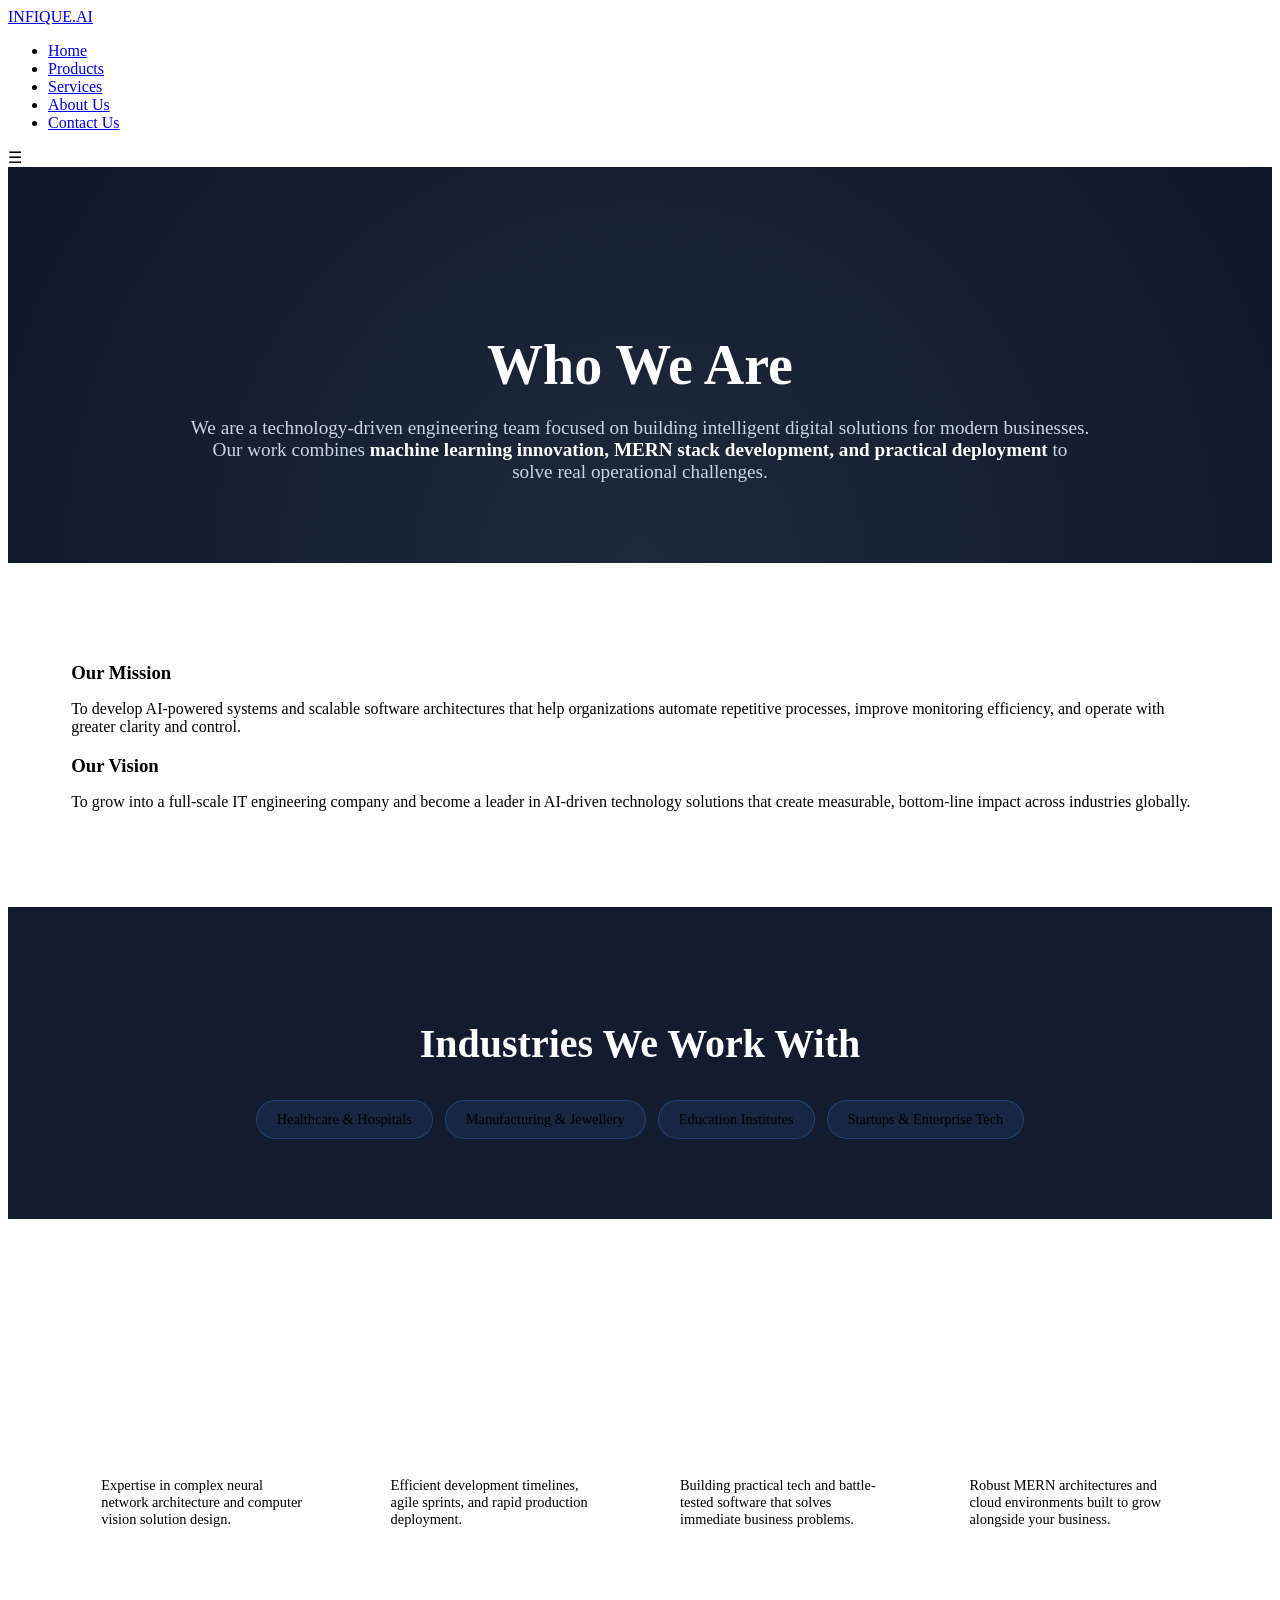
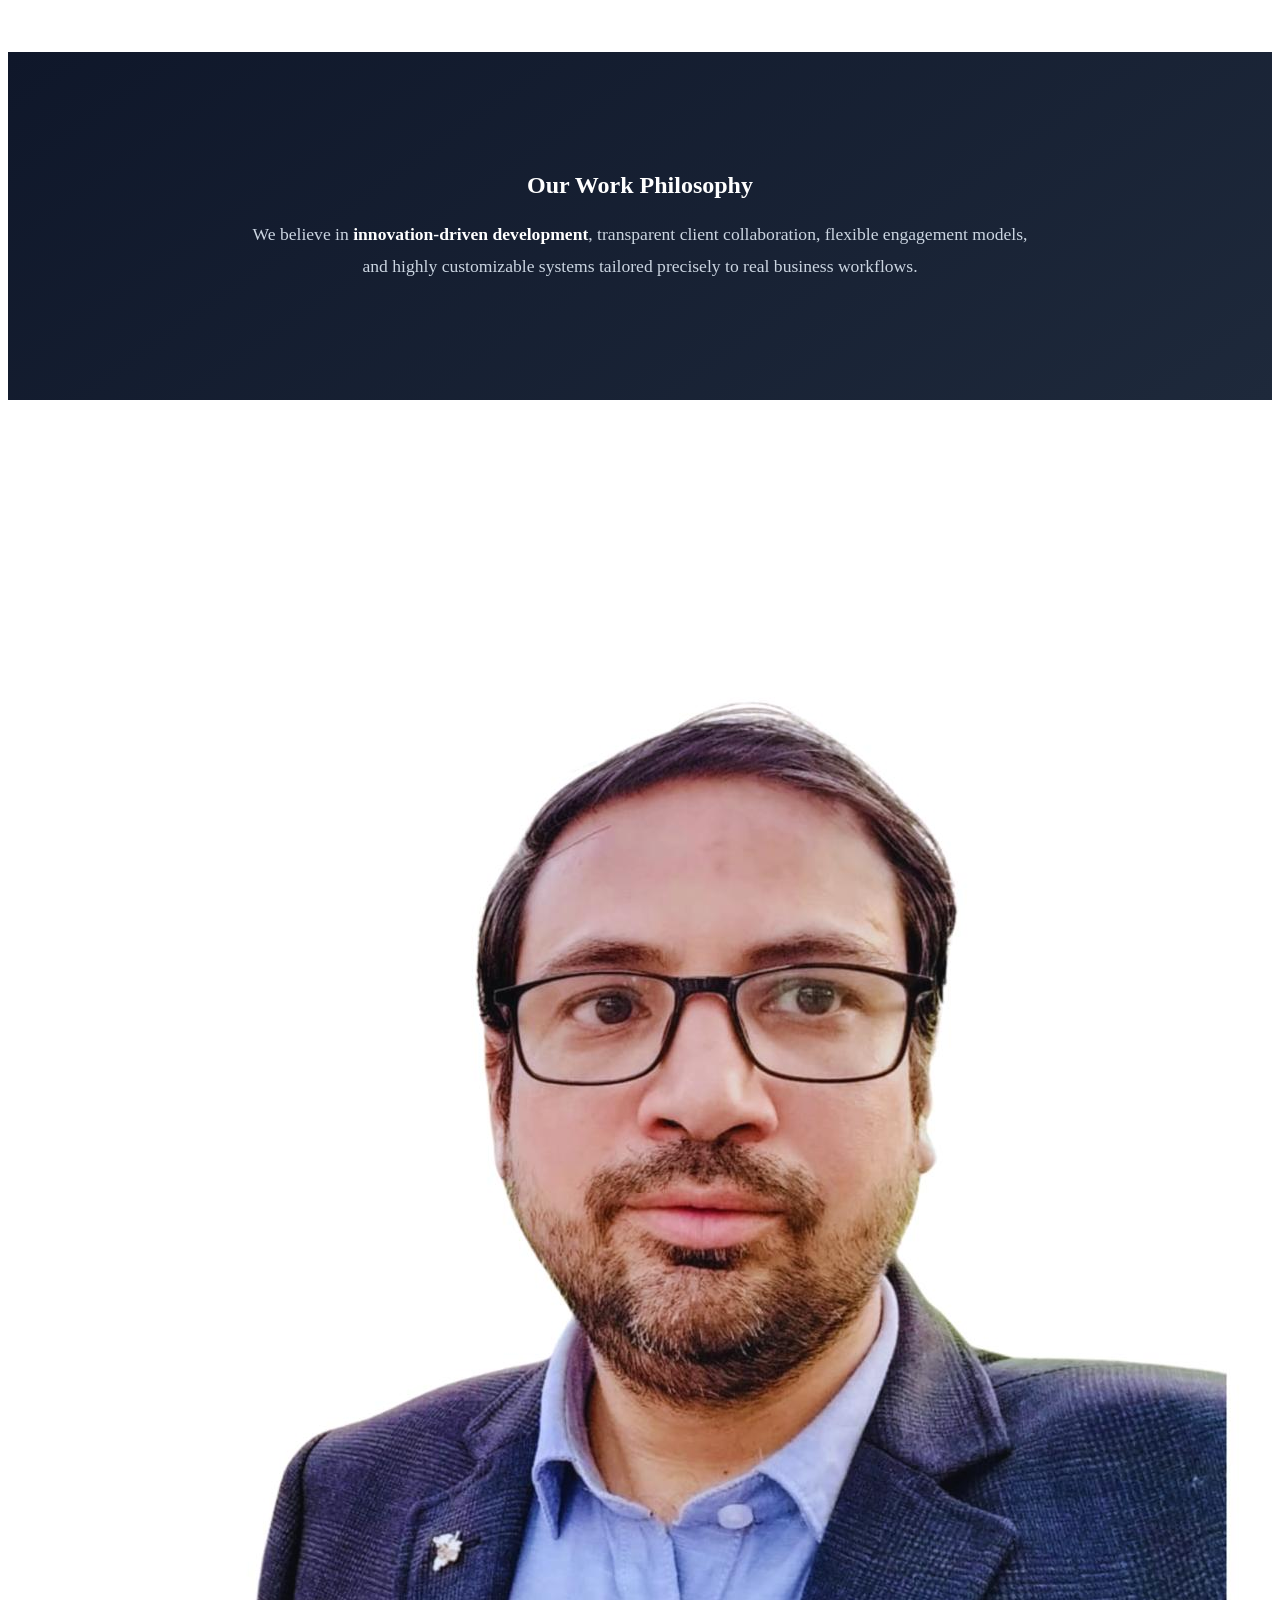
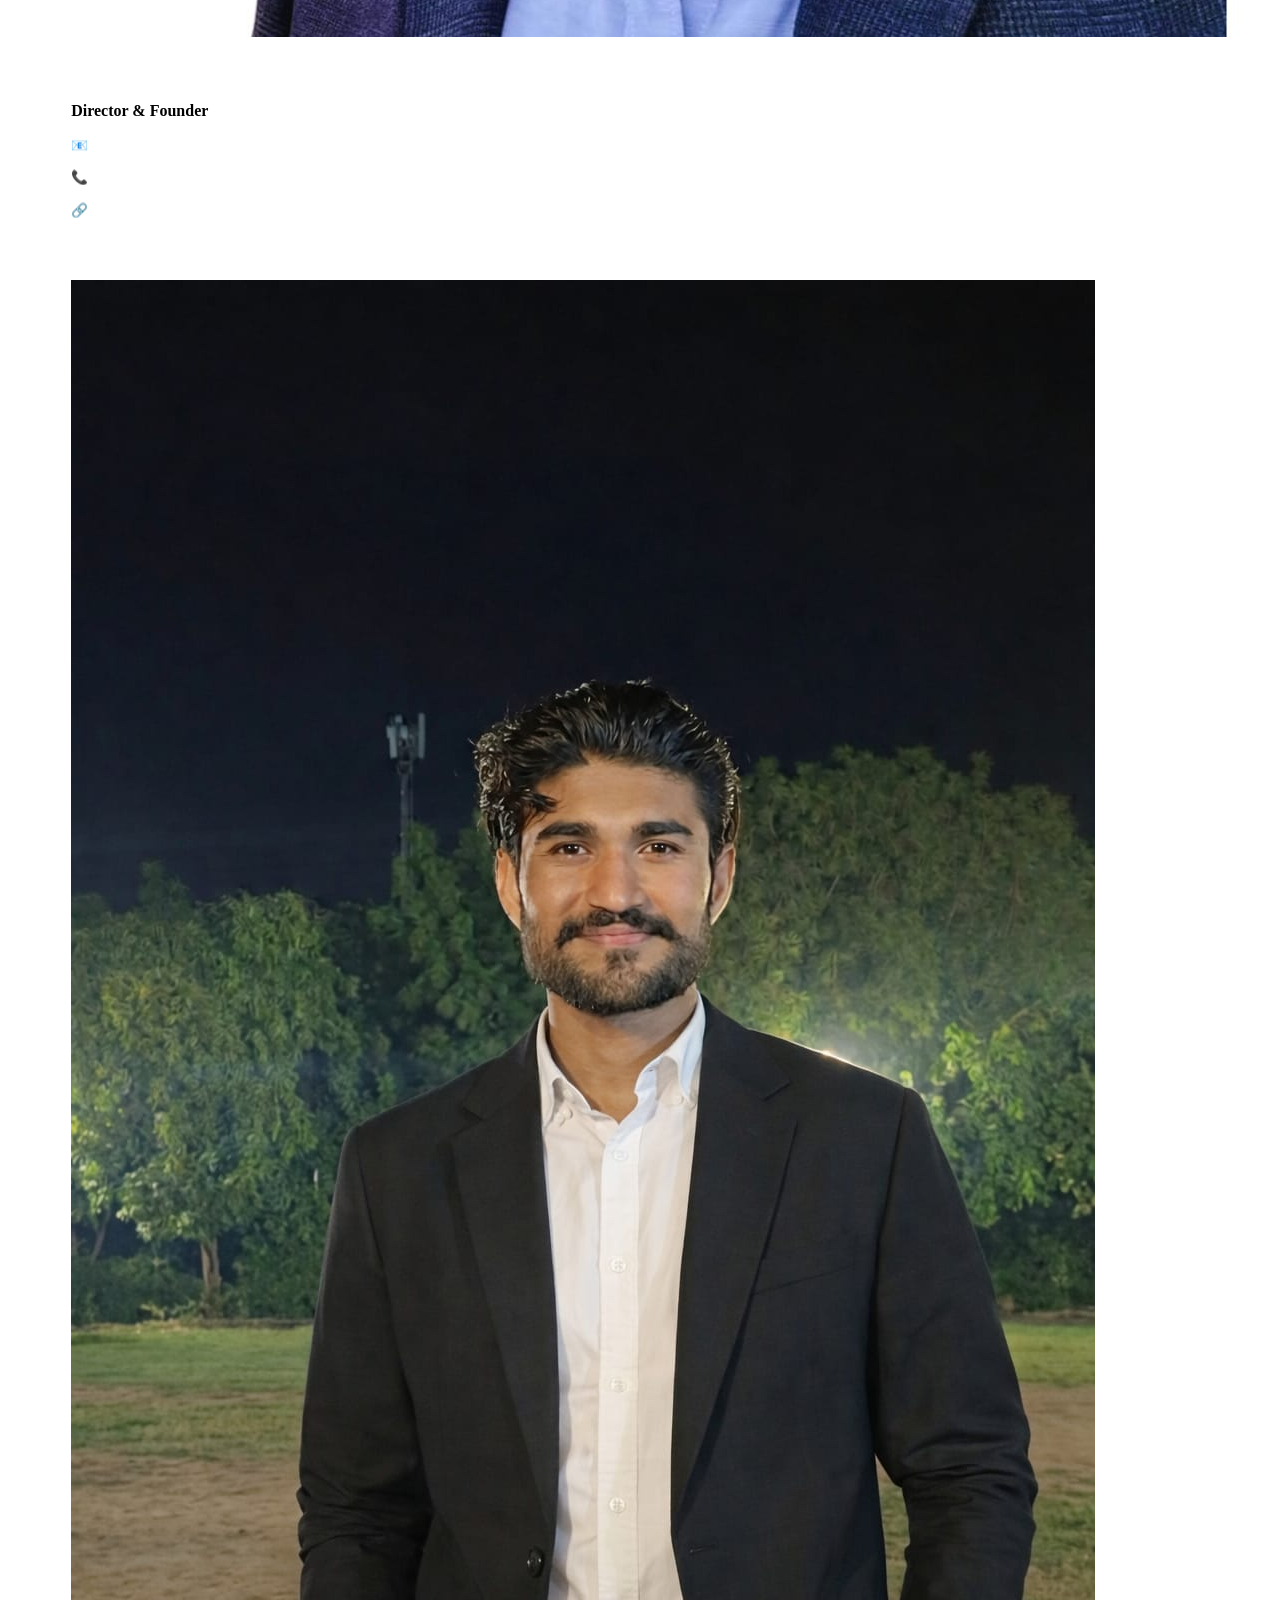
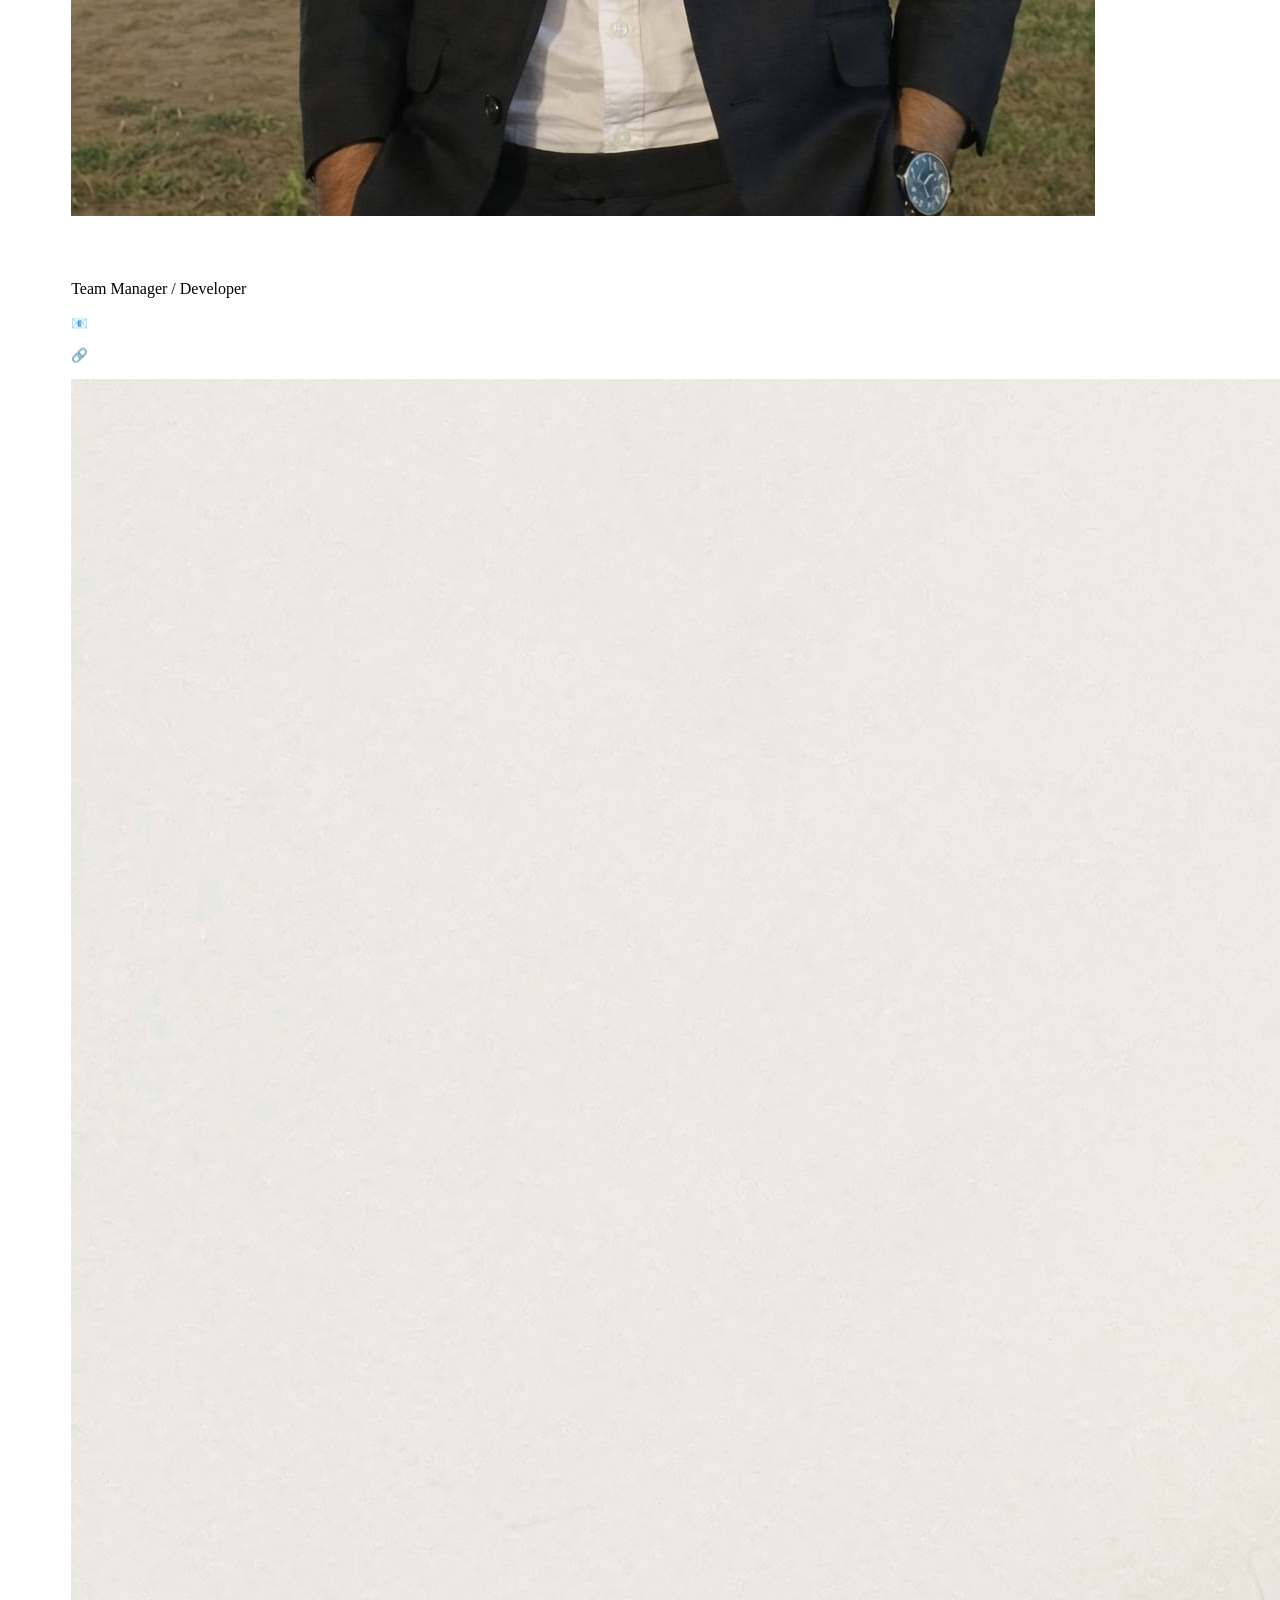
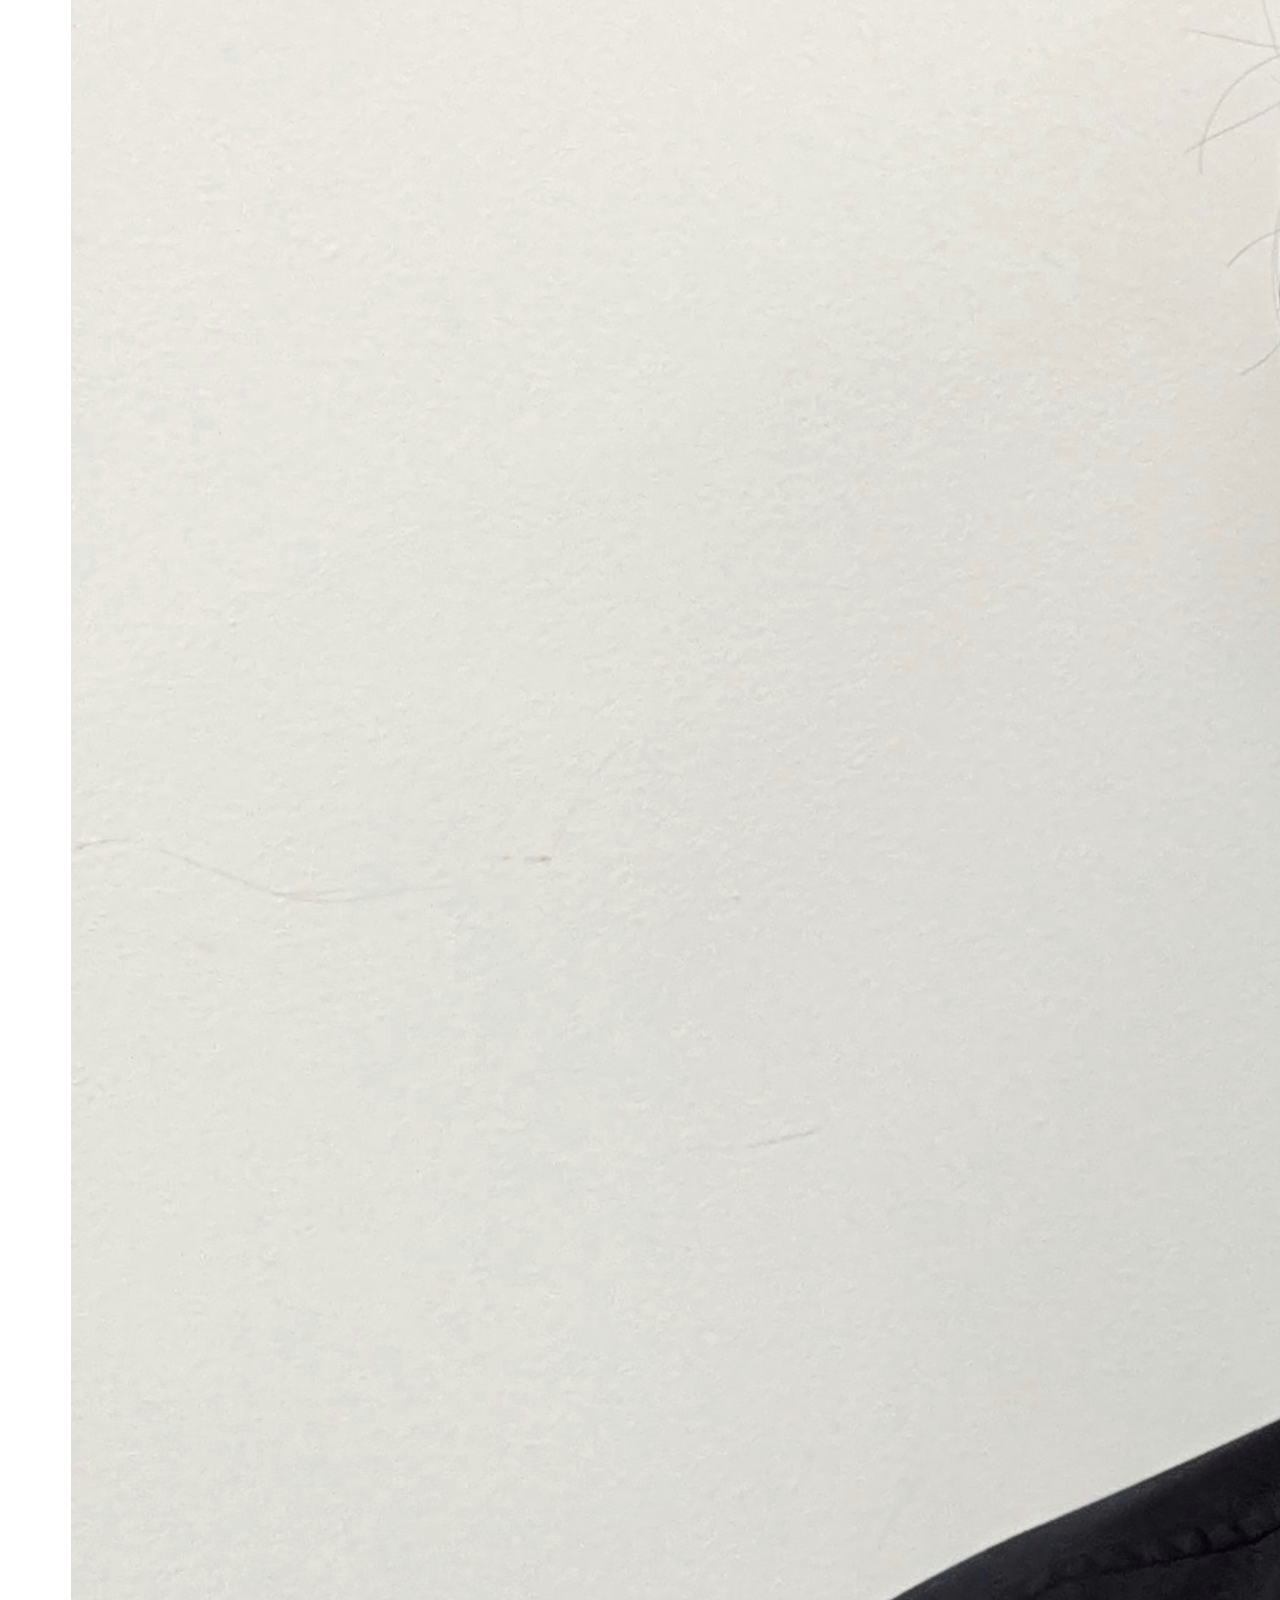
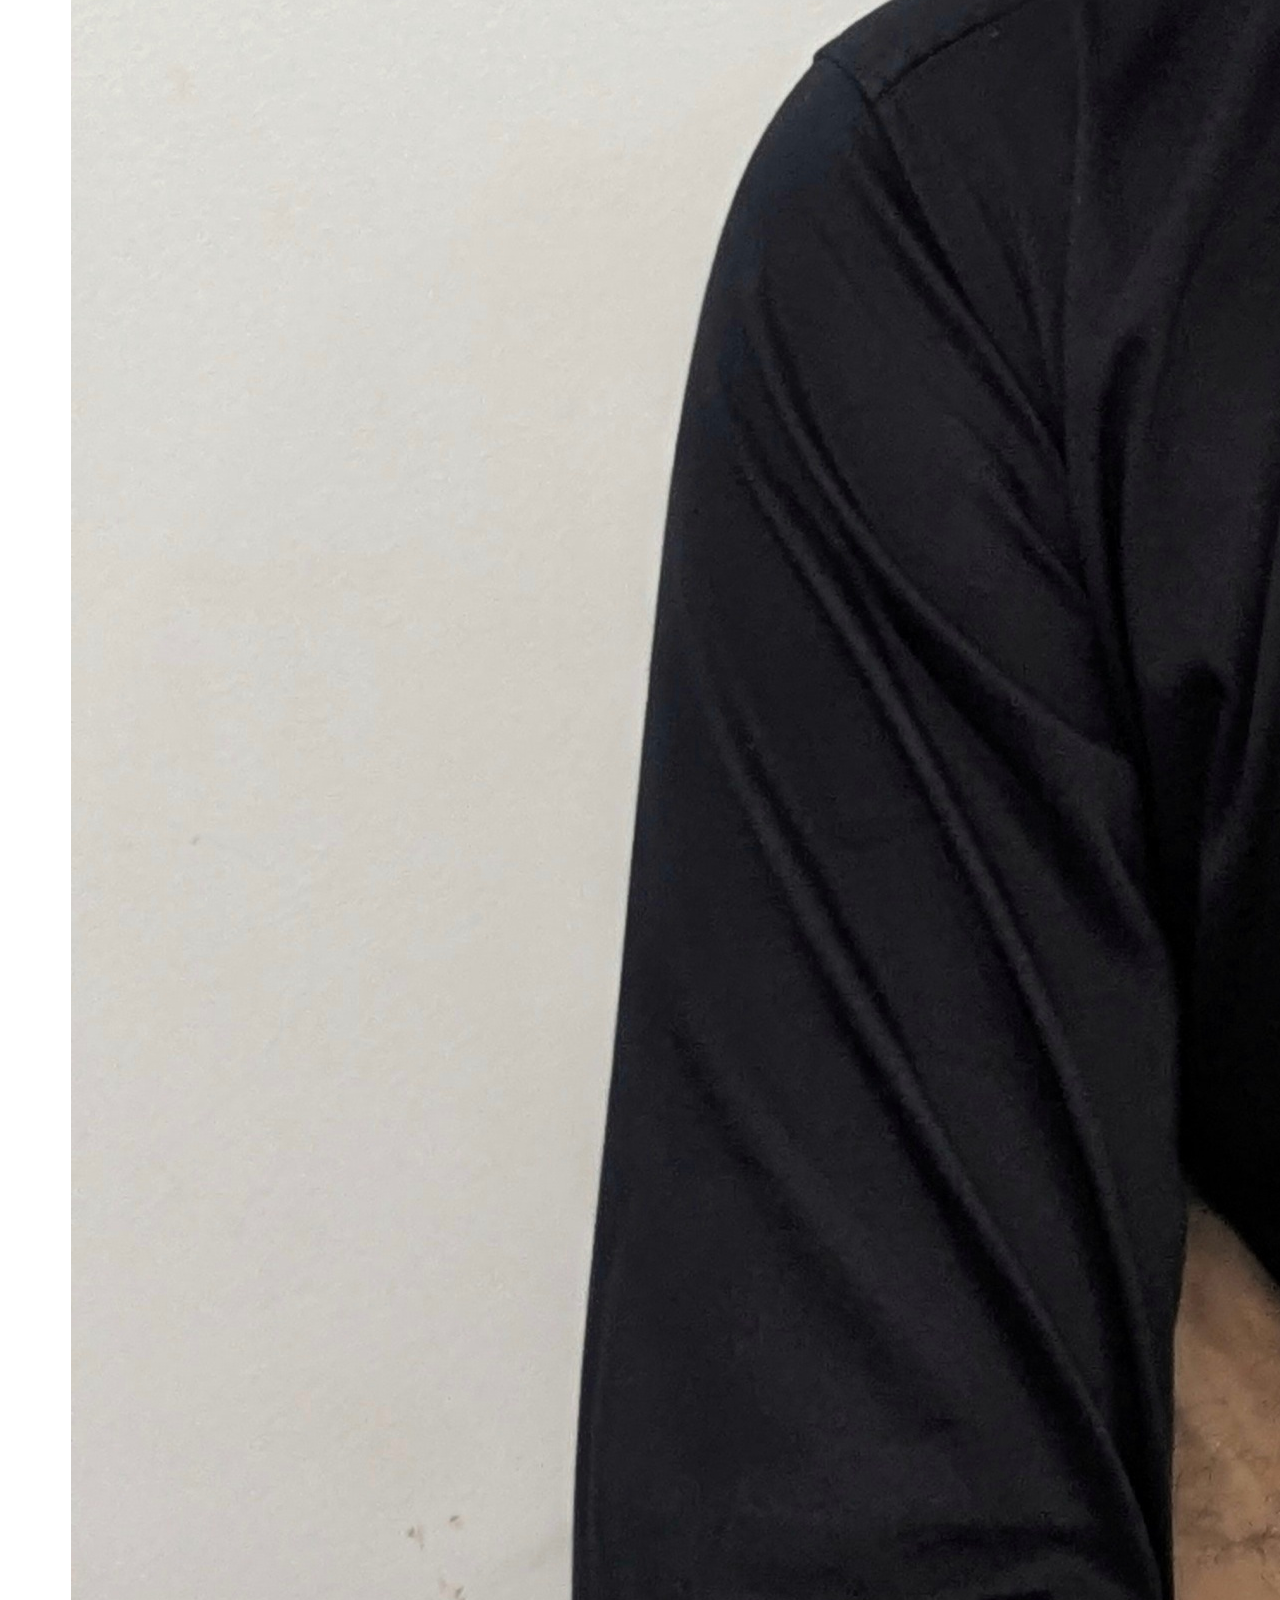
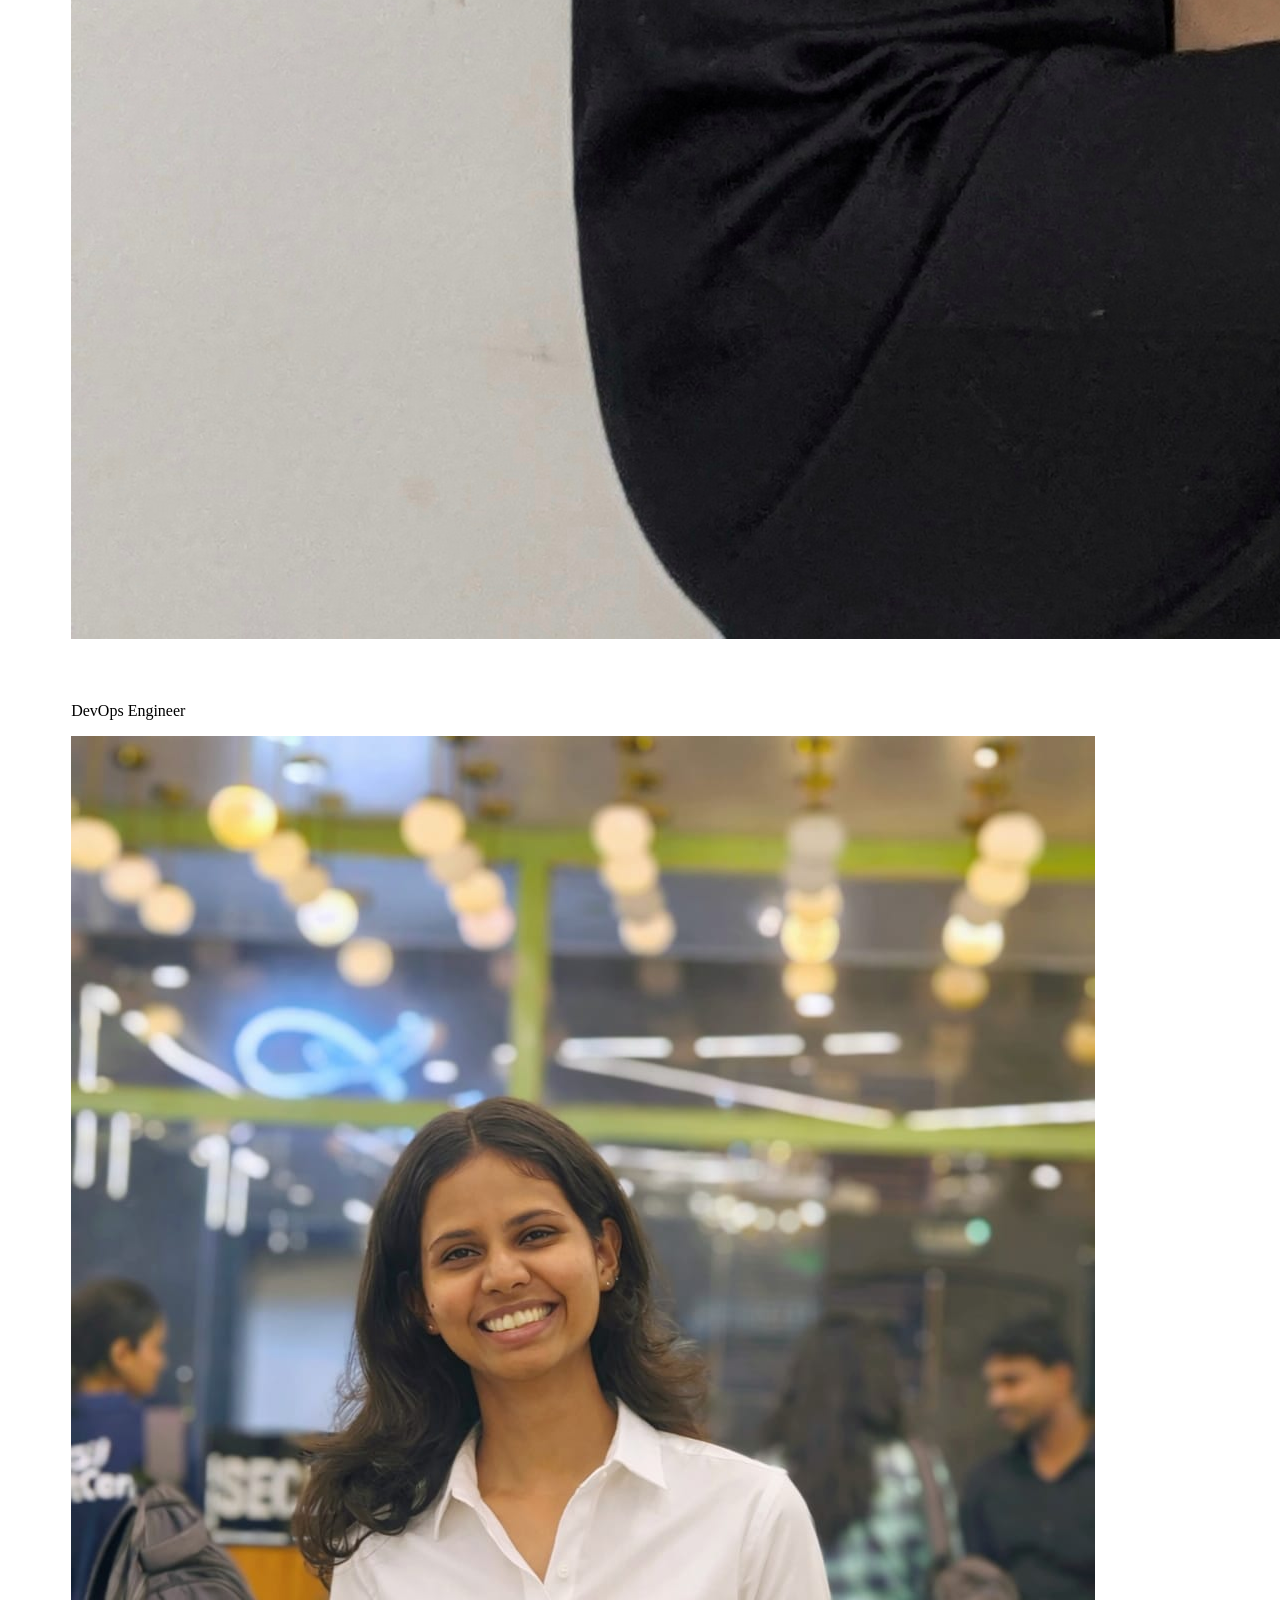
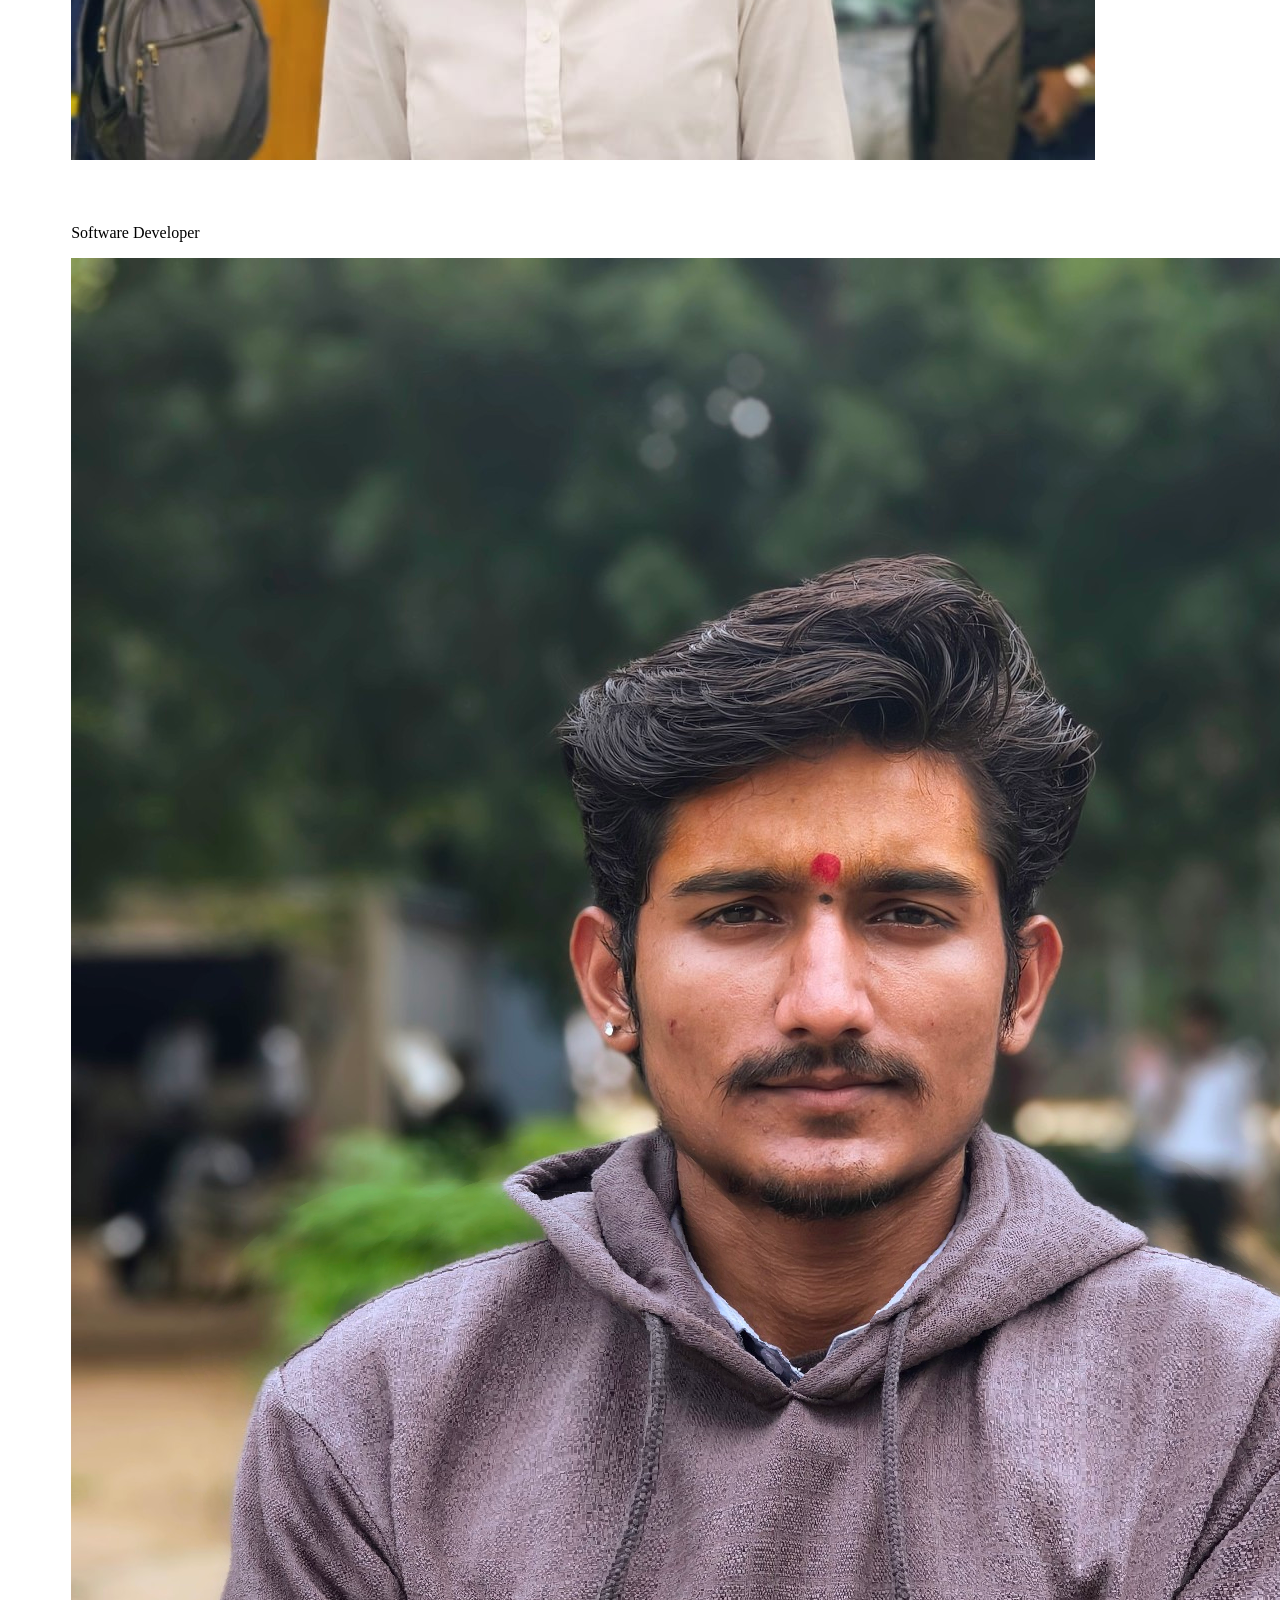
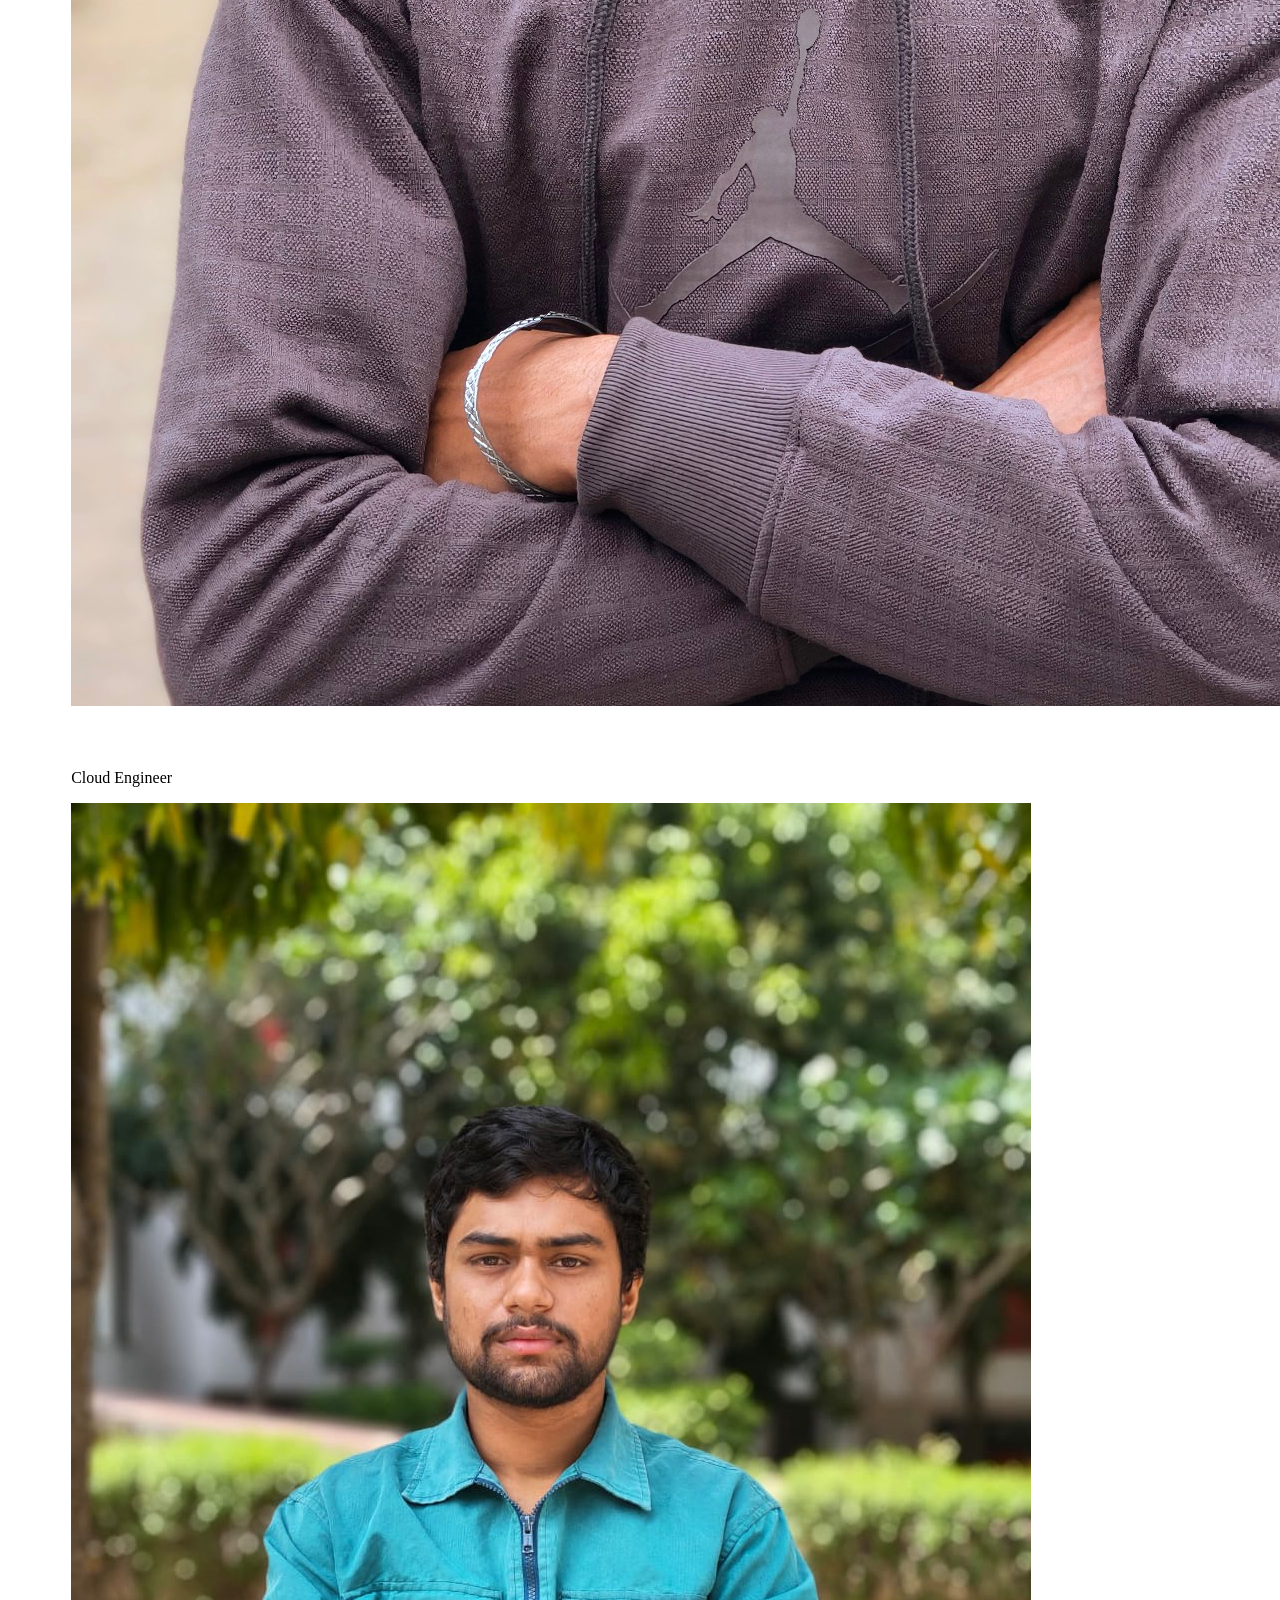
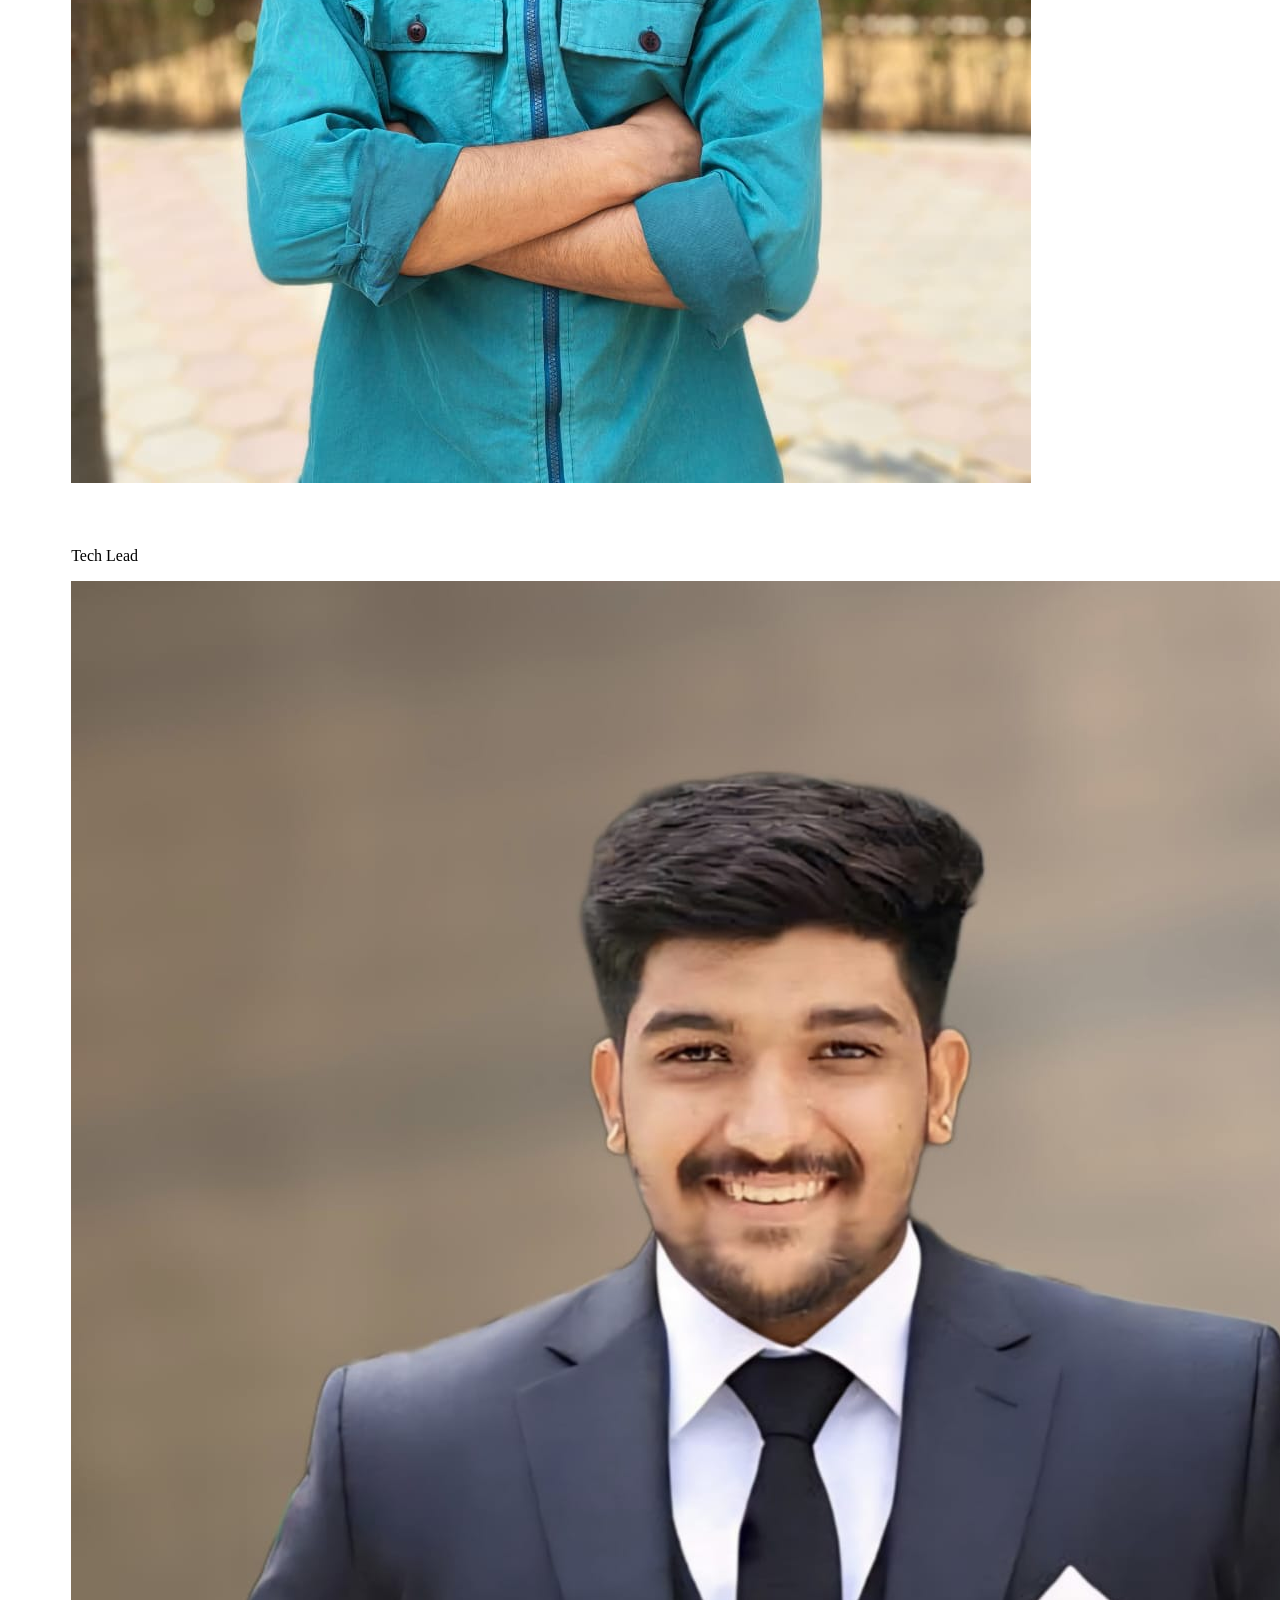
==== commit 6cb493b5: "Add files via upload" ====
--- a/about.html
+++ b/about.html
@@ -241,6 +241,22 @@
   </div>
 
 </footer>
+<script>
+const hamburger = document.getElementById("hamburger");
+const navLinks = document.querySelector(".nav-links");
+
+if (hamburger) {
+  hamburger.addEventListener("click", () => {
+    navLinks.classList.toggle("active");
+  });
+
+  document.addEventListener("click", (e) => {
+    if (!hamburger.contains(e.target) && !navLinks.contains(e.target)) {
+      navLinks.classList.remove("active");
+    }
+  });
+}
+</script>
 
 </body>
 </html>
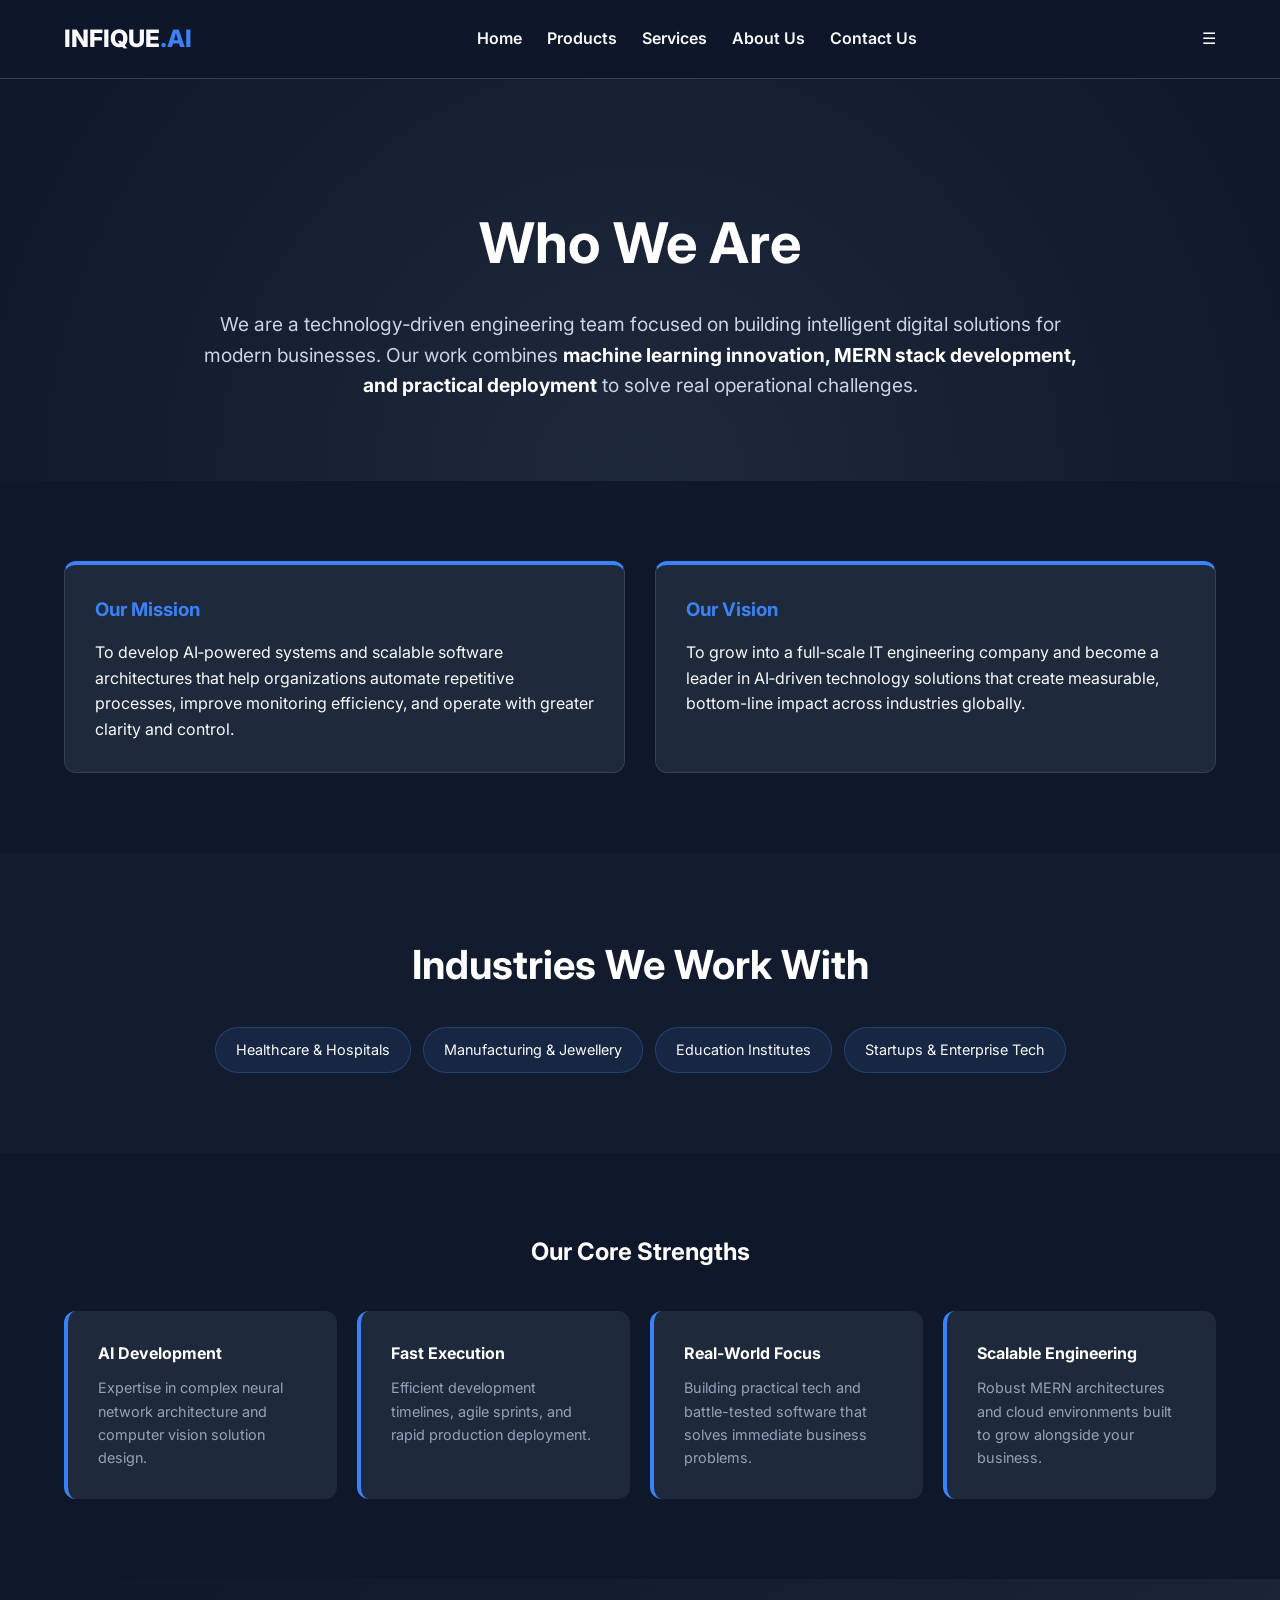
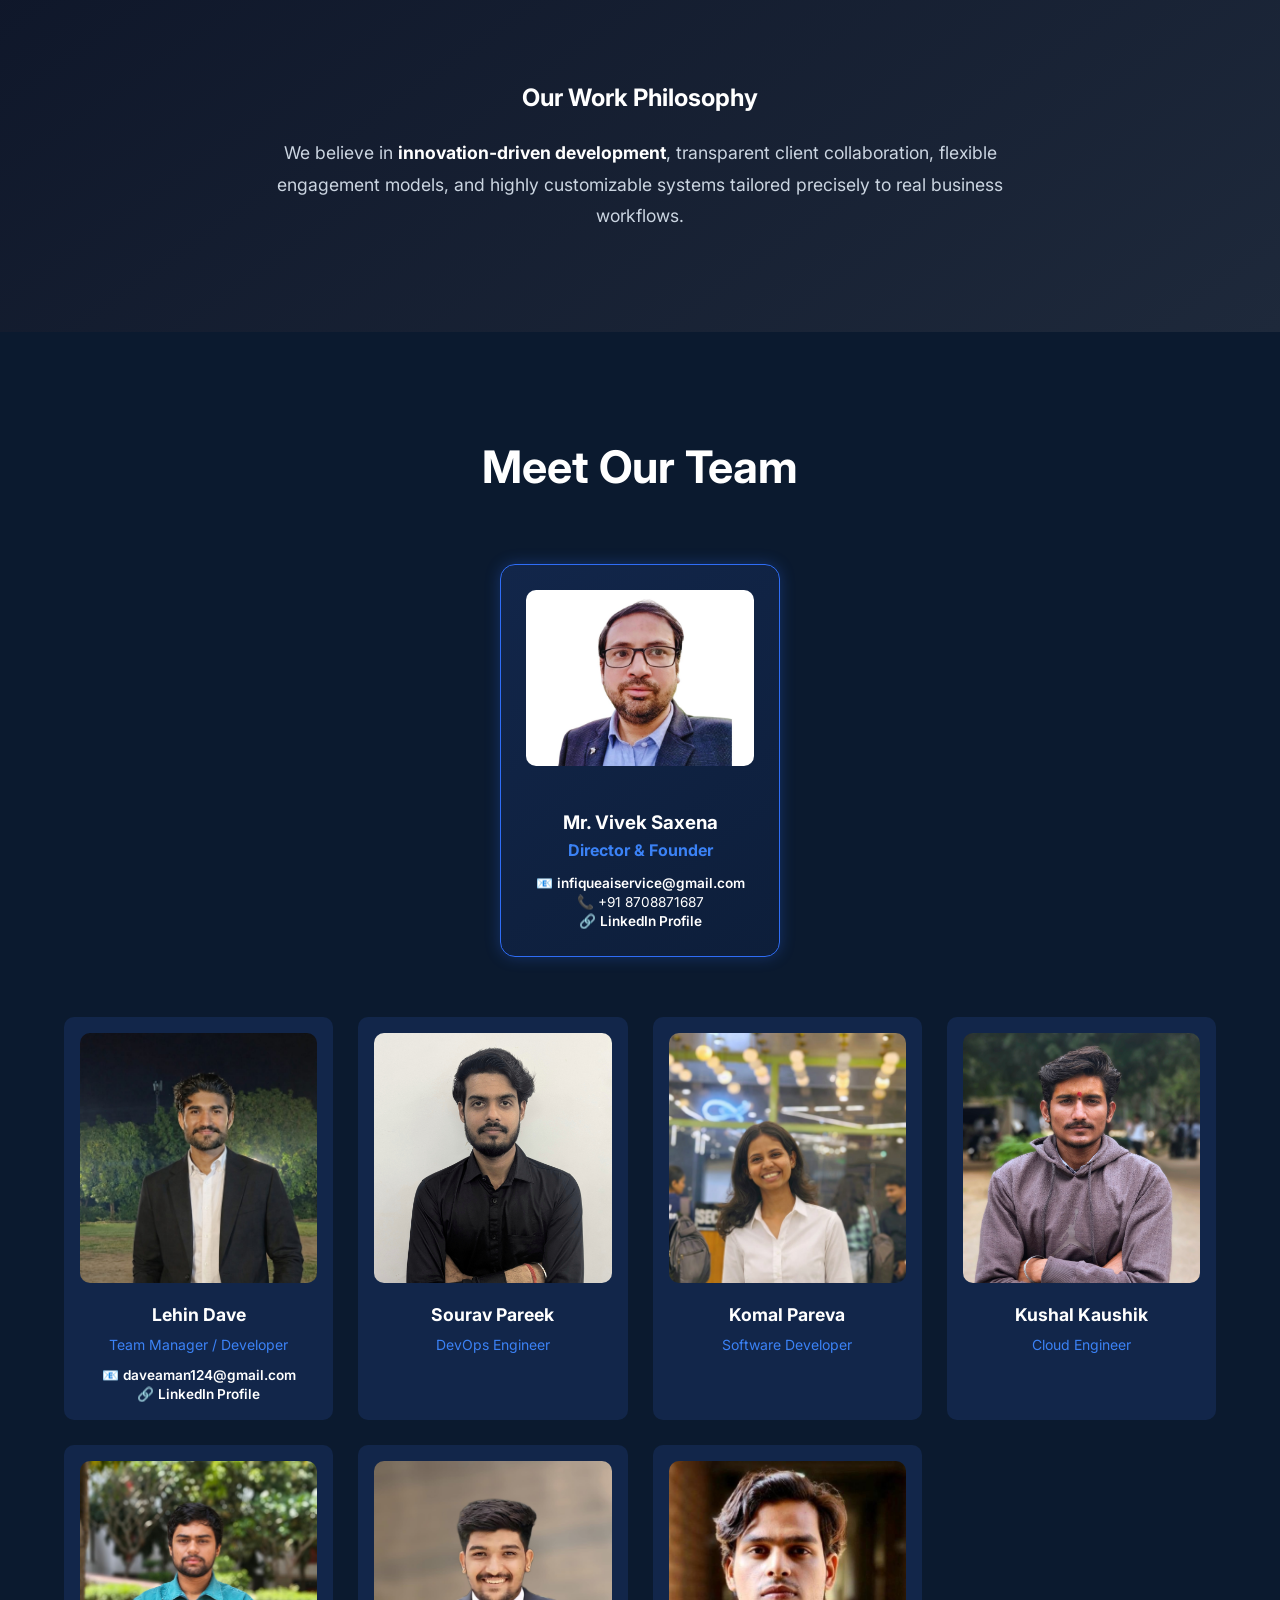
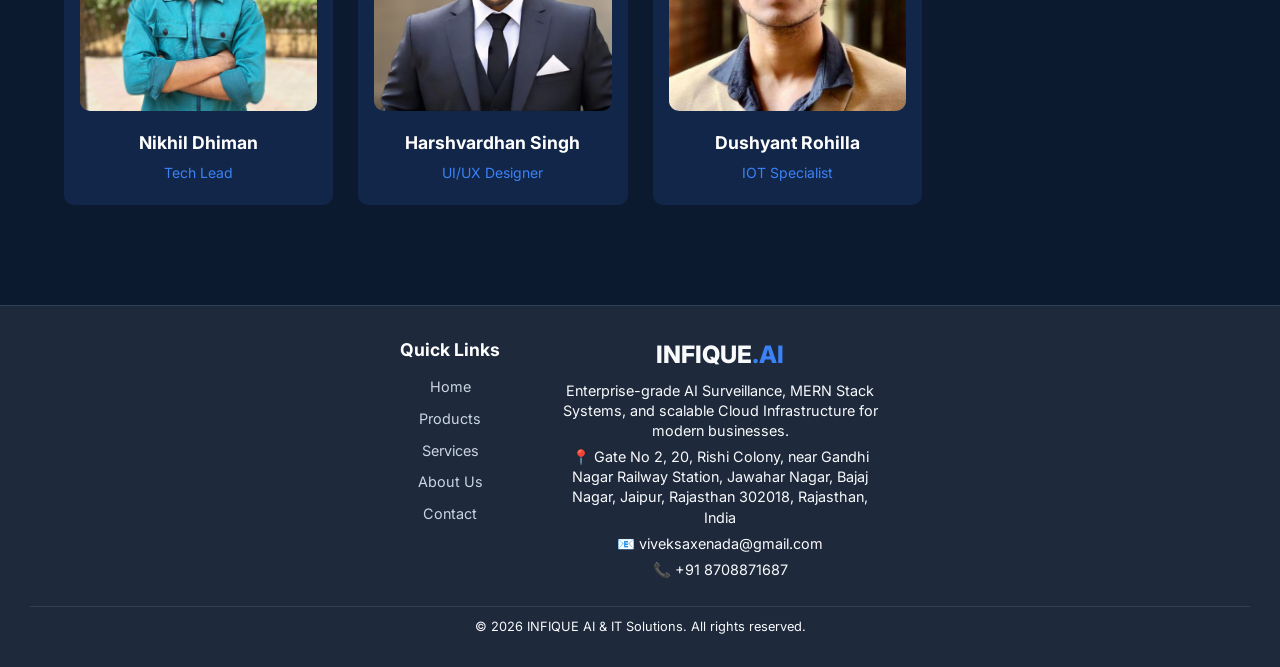
==== commit 10aa5d76: "Add files via upload" ====
--- a/about.html
+++ b/about.html
@@ -242,20 +242,20 @@
 
 </footer>
 <script>
-const hamburger = document.getElementById("hamburger");
-const navLinks = document.querySelector(".nav-links");
-
-if (hamburger) {
-  hamburger.addEventListener("click", () => {
+function toggleMenu() {
+    const navLinks = document.querySelector(".nav-links");
     navLinks.classList.toggle("active");
-  });
-
-  document.addEventListener("click", (e) => {
+}
+
+// Close when clicking outside
+document.addEventListener("click", function(e) {
+    const navLinks = document.querySelector(".nav-links");
+    const hamburger = document.querySelector(".hamburger");
+
     if (!hamburger.contains(e.target) && !navLinks.contains(e.target)) {
-      navLinks.classList.remove("active");
+        navLinks.classList.remove("active");
     }
-  });
-}
+});
 </script>
 
 </body>
--- a/style.css
+++ b/style.css
@@ -0,0 +1,656 @@
+/* --- 1. GLOBAL SETTINGS --- */
+@import url('https://fonts.googleapis.com/css2?family=Inter:wght@300;400;600;800&display=swap');
+
+:root {
+    --bg-dark: #0f172a;      
+    --bg-card: #1e293b;      
+    --accent: #3b82f6;       
+    --accent-hover: #2563eb;
+    --text-main: #f8fafc;
+    --text-muted: #94a3b8;
+}
+
+* { margin: 0; padding: 0; box-sizing: border-box; }
+
+body {
+    font-family: 'Inter', sans-serif;
+    background-color: var(--bg-dark);
+    color: var(--text-main);
+    line-height: 1.6;
+    display: flex;
+    flex-direction: column;
+    min-height: 100vh;
+}
+
+header {
+    background-color: rgba(15, 23, 42, 0.95);
+    border-bottom: 1px solid #334155;
+    padding: 20px 5%;
+    position: sticky;
+    top: 0;
+    z-index: 100;
+}
+nav { display: flex; justify-content: space-between; align-items: center; max-width: 1200px; margin: 0 auto; }
+.logo { font-size: 1.5rem; font-weight: 800; color: var(--text-main); text-decoration: none; }
+.logo span { color: var(--accent); }
+.nav-links { list-style: none; display: flex; gap: 25px; }
+.nav-links a { color: var(--text-main); text-decoration: none; font-weight: 600; transition: 0.3s; }
+.nav-links a:hover, .nav-links a.active { color: var(--accent); }
+
+/* --- 2. HOME PAGE ONLY (Engineering Cards) --- */
+.home-engineering-grid {
+    display: grid;
+    grid-template-columns: repeat(auto-fit, minmax(300px, 1fr));
+    gap: 30px;
+    max-width: 1200px;
+    margin: 0 auto;
+}
+
+.home-image-card {
+    position: relative;
+    border-radius: 12px;
+    overflow: hidden; 
+    aspect-ratio: 4/3; 
+    border: 1px solid #334155;
+    background-color: var(--bg-card);
+}
+
+.home-image-card img {
+    width: 100%;
+    height: 100%;
+    object-fit: cover; 
+    display: block;
+    transition: transform 0.8s cubic-bezier(0.2, 1, 0.3, 1);
+}
+
+.home-image-card:hover img { transform: scale(1.05); }
+
+.home-card-overlay {
+    position: absolute;
+    inset: 0;
+    background: linear-gradient(to top, rgba(15, 23, 42, 0.9) 0%, rgba(15, 23, 42, 0.2) 60%, transparent 100%);
+    display: flex;
+    flex-direction: column;
+    justify-content: flex-end;
+    padding: 20px;
+}
+
+.home-card-overlay h3 { color: #ffffff !important; margin-bottom: 5px; font-size: 1.3rem; }
+.home-card-overlay p {
+    color: #ffffff !important;
+    font-size: 0.9rem;
+    margin: 0;
+    opacity: 0;
+    transform: translateY(10px);
+    transition: opacity 0.4s, transform 0.4s;
+}
+
+.home-image-card:hover .home-card-overlay p { opacity: 1; transform: translateY(0); }
+
+/* --- 3. RESTORED ORIGINAL ABOUT/CONTACT STYLES --- */
+.team-section { padding: 60px 40px; background: #0b1a2f; color: white; text-align: center; }
+.team-grid { display: grid; grid-template-columns: repeat(auto-fit, minmax(220px, 1fr)); gap: 25px; }
+
+.team-card {
+    background: #12264a;
+    padding: 15px;
+    border-radius: 10px;
+    transition: 0.3s;
+    border: 1px solid transparent;
+    text-align: center;
+}
+
+.team-card:hover {
+    transform: translateY(-8px); 
+    border-color: #2f6df6;
+    box-shadow: 0 0 12px rgba(47,109,246,0.4);
+}
+
+.team-card img { width: 100%; height: 250px; object-fit: cover; border-radius: 10px; margin-bottom: 10px; }
+.team-card h3 { font-size: 1.1rem; margin-bottom: 5px; }
+.team-card .post { color: #4da3ff; font-size: 14px; margin-bottom: 5px; }
+
+.director-card {
+    background: linear-gradient(145deg, #12264a, #0d1e3a);
+    border: 1px solid #2f6df6;
+    padding: 25px;
+    border-radius: 15px;
+    width: 280px;
+    margin: 0 auto 50px;
+    box-shadow: 0 0 15px rgba(47,109,246,0.3);
+}
+.director-card img { width: 100%; border-radius: 10px; margin-bottom: 15px; }
+
+/* Contact Forms & Generic Cards */
+.card { background-color: var(--bg-card); padding: 30px; border-radius: 12px; border: 1px solid #334155; }
+.grid { display: grid; grid-template-columns: repeat(auto-fit, minmax(300px, 1fr)); gap: 30px; margin-top: 40px; }
+
+form input, form textarea {
+    width: 100%; padding: 12px; margin-bottom: 20px;
+    background-color: #1e293b; border: 1px solid #334155;
+    border-radius: 6px; color: white;
+}
+
+/* Common Components */
+.industry-tag { padding: 10px 25px; border: 1px solid #334155; border-radius: 5px; color: var(--text-muted); }
+.btn { display: inline-block; padding: 12px 28px; background-color: var(--accent); color: white; text-decoration: none; border-radius: 6px; font-weight: 600; transition: 0.3s; border: none; cursor: pointer; }
+footer { text-align: center; padding: 30px; background-color: var(--bg-card); border-top: 1px solid #334155; margin-top: auto; }
+
+/* --- PRODUCT PAGE SPECIFIC STYLES --- */
+.product-feature-grid {
+    display: grid;
+    grid-template-columns: repeat(auto-fit, minmax(320px, 1fr));
+    gap: 30px;
+    max-width: 1200px;
+    margin: 0 auto;
+}
+
+.product-feature-card {
+    position: relative;
+    height: 350px;
+    border-radius: 12px;
+    overflow: hidden;
+    background-color: var(--bg-card);
+    border: 1px solid #334155;
+    cursor: pointer;
+}
+
+.product-feature-card img {
+    width: 100%;
+    height: 100%;
+    object-fit: cover;
+    transition: transform 0.6s cubic-bezier(0.33, 1, 0.68, 1);
+}
+
+.product-feature-card:hover img {
+    transform: scale(1.1);
+}
+
+.product-feature-overlay {
+    position: absolute;
+    inset: 0;
+    background: linear-gradient(to top, rgba(15, 23, 42, 0.95) 10%, rgba(15, 23, 42, 0.2) 60%, transparent 100%);
+    display: flex;
+    flex-direction: column;
+    justify-content: flex-end;
+    padding: 25px;
+    z-index: 2;
+}
+
+.product-feature-overlay h3 {
+    color: #ffffff !important;
+    font-size: 1.4rem;
+    margin-bottom: 8px;
+    font-weight: 600;
+}
+
+.product-feature-overlay p {
+    color: #cbd5e1 !important;
+    font-size: 0.95rem;
+    margin: 0;
+    opacity: 0;
+    transform: translateY(20px);
+    transition: all 0.4s ease;
+}
+
+.product-feature-card:hover .product-feature-overlay p {
+    opacity: 1;
+    transform: translateY(0);
+}
+
+/* --- SERVICES PAGE SPECIFIC STYLES --- */
+.service-feature-grid {
+    display: grid;
+    grid-template-columns: repeat(auto-fit, minmax(320px, 1fr));
+    gap: 30px;
+    max-width: 1200px;
+    margin: 0 auto;
+}
+
+.service-feature-card {
+    position: relative;
+    height: 300px; 
+    border-radius: 15px;
+    overflow: hidden;
+    background-color: var(--bg-card);
+    border: 1px solid #334155;
+}
+
+.service-feature-card img {
+    width: 100%;
+    height: 100%;
+    /* FIX: Changed cover to contain to prevent zooming/cropping */
+    object-fit: contain; 
+    /* Padding prevents the image from touching the edges */
+    padding: 20px;
+    background-color: #0f172a; 
+    transition: transform 0.8s cubic-bezier(0.2, 1, 0.3, 1);
+}
+
+.service-feature-card:hover img {
+    /* Subtle zoom on hover */
+    transform: scale(1.05);
+}
+
+.service-feature-overlay {
+    position: absolute;
+    inset: 0;
+    /* Adjusted gradient to ensure icons are fully visible */
+    background: linear-gradient(to top, rgba(15, 23, 42, 0.98) 15%, rgba(15, 23, 42, 0.2) 60%, transparent 100%);
+    display: flex;
+    flex-direction: column;
+    justify-content: flex-end;
+    padding: 30px;
+    z-index: 2;
+}
+
+.service-feature-overlay h3 {
+    color: #ffffff !important;
+    font-size: 1.5rem;
+    margin-bottom: 15px;
+}
+
+.service-hover-content {
+    opacity: 0;
+    transform: translateY(20px);
+    transition: all 0.5s ease;
+}
+
+.service-hover-content p {
+    color: var(--accent) !important;
+    font-weight: 600;
+    font-size: 0.95rem;
+    margin-bottom: 12px;
+}
+
+.service-hover-content ul {
+    list-style: none;
+    padding: 0;
+}
+
+.service-hover-content ul li {
+    color: #cbd5e1 !important;
+    font-size: 0.85rem;
+    margin-bottom: 6px;
+    display: flex;
+    align-items: center;
+}
+
+.service-hover-content ul li::before {
+    content: "→";
+    color: var(--accent);
+    margin-right: 8px;
+    font-weight: bold;
+}
+
+.service-feature-card:hover .service-hover-content {
+    opacity: 1;
+    transform: translateY(0);
+}
+/* --- NEW ANIMATED BACKGROUND STYLES --- */
+
+/* 1. Define the panning animation sequence */
+@keyframes panBackground {
+    0% {
+        /* Start at the very top-left corner */
+        background-position: 0% 0%;
+    }
+    50% {
+        /* Move to the very bottom-right corner */
+        background-position: 100% 100%;
+    }
+    100% {
+        /* Smoothly slide back to the start */
+        background-position: 0% 0%;
+    }
+}
+
+/* 2. Style the top section to handle the animation */
+.animated-hero-section {
+    /* (You'll add this class to your HTML section tag) */
+
+    position: relative; /* Required for the overlay to work */
+    overflow: hidden; /* Important: keeps the 'oversized' image contained */
+
+    /* Ensure minimum height so the section doesn't collapse */
+    min-height: 80vh; 
+    display: flex; /* Helps center content */
+    align-items: center; /* Helps center content */
+}
+
+/* 3. Style the pseudo-element that actually holds and moves the image */
+.animated-hero-section::before {
+    content: "";
+    position: absolute;
+    top: 0;
+    left: 0;
+    width: 100%;
+    height: 100%;
+    z-index: -2; /* Place it furthest back */
+
+    /* --- THE CORE IMAGE SETTINGS --- */
+    background-image: url('images/back.jpg'); /* <<< UPDATE IMAGE PATH HERE */
+    
+    /* Make the image large enough to have 'room' to pan without looping */
+    background-size: 150%; 
+    background-repeat: no-repeat;
+    
+    /* Center it initially */
+    background-position: center;
+
+    /* --- THE ANIMATION LOOP --- */
+    /* Calls 'panBackground' definition from above.
+       '40s' = 40 seconds per loop. Slower = subtler.
+       'linear' = constant speed.
+       'infinite' = never stops. */
+    animation: panBackground 40s linear infinite;
+
+    /* (Optional) A very soft background color to prevent jarring pop-in */
+    background-color: #0c121e; 
+}
+
+/* 4. Style the gradient overlay to ensure content is always readable */
+.animated-hero-section::after {
+    content: "";
+    position: absolute;
+    inset: 0;
+    z-index: -1; /* Place it between the image and the text */
+
+    /* Add a subtle dark gradient to ensure white text pops */
+    background: linear-gradient(
+        to bottom,
+        rgba(15, 23, 42, 0.4) 0%,   /* Slightly dark at top */
+        rgba(15, 23, 42, 0.8) 100% /* Much darker at bottom */
+    );
+}
+
+/* 5. Ensure the text inside is forced above the background */
+.animated-hero-section > * {
+    position: relative;
+    z-index: 10;
+}
+/* ================= RESPONSIVE FIX ================= */
+
+/* HERO TEXT */
+.hero-title {
+  font-size: 4rem;
+  margin-bottom: 25px;
+  text-align: center;
+  font-weight: 800;
+}
+
+.hero-subtext {
+  max-width: 900px;
+  margin: 0 auto 40px;
+  font-size: 1.3rem;
+  text-align: center;
+  color: #cbd5e1;
+}
+
+/* BUTTONS */
+.hero-buttons {
+  display: flex;
+  justify-content: center;
+  gap: 20px;
+  flex-wrap: wrap;
+}
+
+.secondary-btn {
+  background: transparent;
+  border: 1px solid var(--accent);
+}
+
+/* GLOBAL IMAGE FIX */
+img {
+  max-width: 100%;
+  height: auto;
+}
+
+/* ================= MOBILE ================= */
+@media (max-width: 768px) {
+
+  /* HERO */
+  .hero-title {
+    font-size: 2.2rem;
+  }
+
+  .hero-subtext {
+    font-size: 1rem;
+    padding: 0 10px;
+  }
+
+  /* BUTTON STACK */
+  .hero-buttons {
+    flex-direction: column;
+    align-items: center;
+  }
+
+  .btn {
+    width: 90%;
+    text-align: center;
+  }
+
+  /* NAVBAR */
+  nav {
+    flex-direction: column;
+    gap: 10px;
+  }
+
+  .nav-links {
+    flex-direction: column;
+    gap: 10px;
+    align-items: center;
+  }
+
+  /* SECTION SPACING */
+  section {
+    padding: 50px 5% !important;
+  }
+
+  /* GRID FIX */
+  .product-feature-grid {
+    grid-template-columns: 1fr !important;
+  }
+
+  /* TEXT SIZE FIX */
+  h2 {
+    font-size: 1.8rem !important;
+    text-align: center;
+  }
+
+  p {
+    font-size: 0.95rem !important;
+  }
+}
+//* ===== FINAL PROFESSIONAL FOOTER ===== */
+
+.site-footer {
+  background: #0f172a;
+  color: #cbd5e1;
+  padding: 35px 5% 15px;
+}
+
+/* CENTERED + BALANCED */
+.footer-container {
+  max-width: 800px; /* keeps both sections near center */
+  margin: auto;
+  display: flex;
+  justify-content: center;
+  align-items: flex-start;
+  gap: 60px; /* perfect spacing between left & right */
+}
+
+/* LEFT SIDE */
+.footer-left h3 {
+  margin-bottom: 10px;
+  color: white;
+  font-size: 1.1rem;
+}
+
+.footer-left ul {
+  list-style: none;
+}
+
+.footer-left ul li {
+  margin-bottom: 6px;
+}
+
+.footer-left a {
+  color: #cbd5e1;
+  text-decoration: none;
+  font-size: 0.9rem;
+  transition: 0.3s;
+}
+
+.footer-left a:hover {
+  color: #3b82f6;
+}
+
+/* RIGHT SIDE */
+.footer-right {
+  max-width: 320px;
+}
+
+.footer-right p {
+  margin: 6px 0;
+  font-size: 0.9rem;
+  line-height: 1.4;
+}
+
+/* BOTTOM */
+.footer-bottom {
+  text-align: center;
+  border-top: 1px solid #334155;
+  margin-top: 20px;
+  padding-top: 10px;
+  font-size: 0.8rem;
+}
+
+/* MOBILE */
+@media (max-width: 768px) {
+  .footer-container {
+    flex-direction: column;
+    align-items: center;
+    text-align: center;
+    gap: 20px;
+  }
+}
+//* ===== PROFESSIONAL MOBILE NAVBAR ===== */
+
+@media (max-width: 768px) {
+
+  nav {
+    flex-direction: row !important;
+    justify-content: space-between;
+    align-items: center;
+  }
+
+  .logo {
+    font-size: 1.2rem;
+  }
+
+  .nav-links {
+    display: flex;
+    flex-direction: row !important;
+    gap: 15px;
+    overflow-x: auto; /* scroll if needed */
+    white-space: nowrap;
+  }
+
+  .nav-links li {
+    flex: none;
+  }
+
+  .nav-links a {
+    font-size: 0.9rem;
+    padding: 5px;
+  }
+
+}
+//* HAMBURGER BUTTON */
+.menu-toggle {
+  display: none;
+  font-size: 1.6rem;
+  color: white;
+  cursor: pointer;
+}
+
+/* MOBILE NAVBAR */
+@media (max-width: 768px) {
+
+  nav {
+    position: relative;
+  }
+
+  .menu-toggle {
+    display: block;
+    position: absolute;
+    right: 5%;
+    top: 50%;
+    transform: translateY(-50%);
+  }
+
+  /* MENU PANEL */
+  .nav-links {
+    position: fixed;
+    top: 0;
+    right: -100%; /* hidden */
+    height: 100vh;
+    width: 240px;
+    background: #0f172a;
+    flex-direction: column;
+    padding: 80px 20px;
+    gap: 20px;
+    transition: 0.3s ease;
+    z-index: 999;
+  }
+
+  /* WHEN ACTIVE */
+  .nav-links.active {
+    right: 0;
+  }
+
+  .nav-links a {
+    font-size: 1rem;
+    width: 100%;
+  }
+
+  /* ===== FIXED HAMBURGER MENU (ONLY) ===== */
+
+.hamburger {
+  display: none;
+  font-size: 26px;
+  cursor: pointer;
+  color: white;
+}
+
+/* MOBILE ONLY */
+@media (max-width: 768px) {
+
+  .hamburger {
+    display: block;
+    position: absolute;
+    right: 5%;
+    top: 20px;
+    z-index: 1001;
+  }
+
+  .nav-links {
+    position: fixed;
+    top: 0;
+    right: -100%;
+    height: 100vh;
+    width: 250px;
+    background: #0f172a;
+    flex-direction: column;
+    padding: 80px 20px;
+    gap: 20px;
+    transition: 0.3s ease;
+    z-index: 1000;
+  }
+
+  .nav-links.active {
+    right: 0;
+  }
+}
+}
